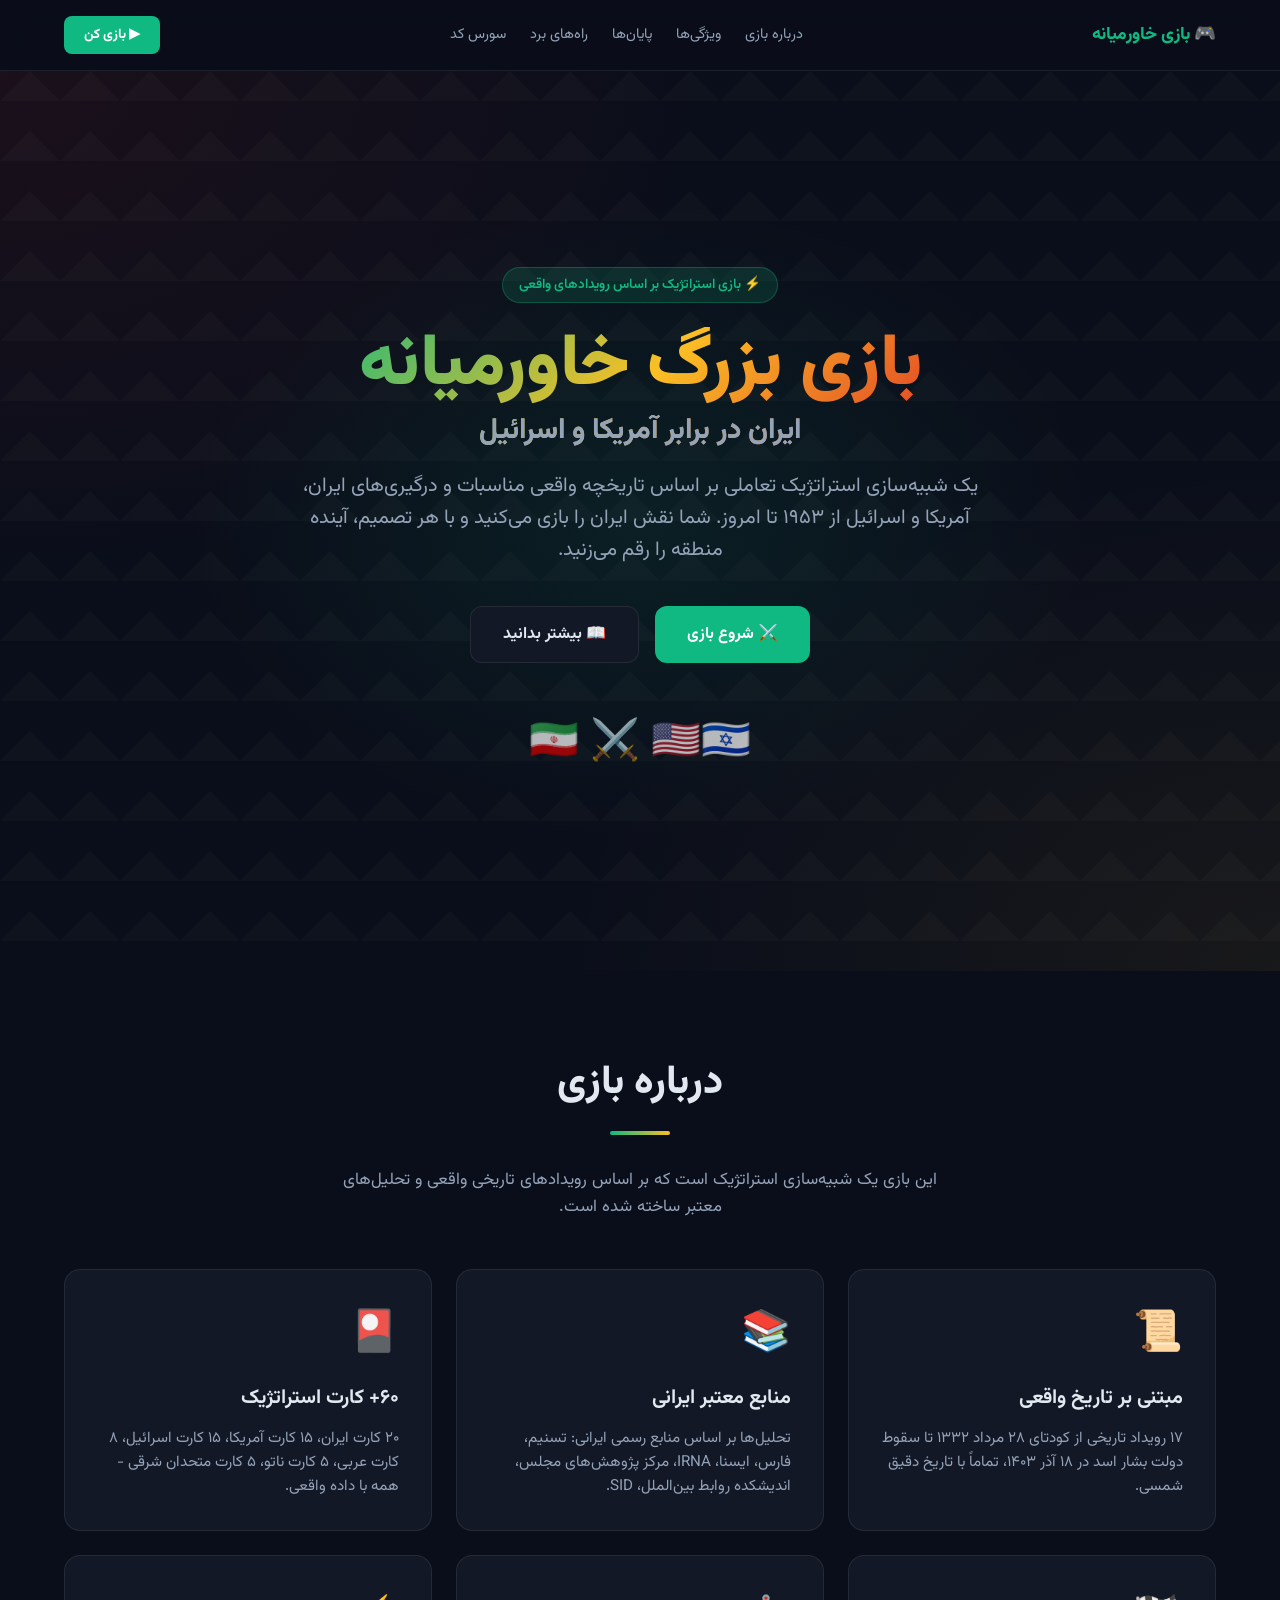
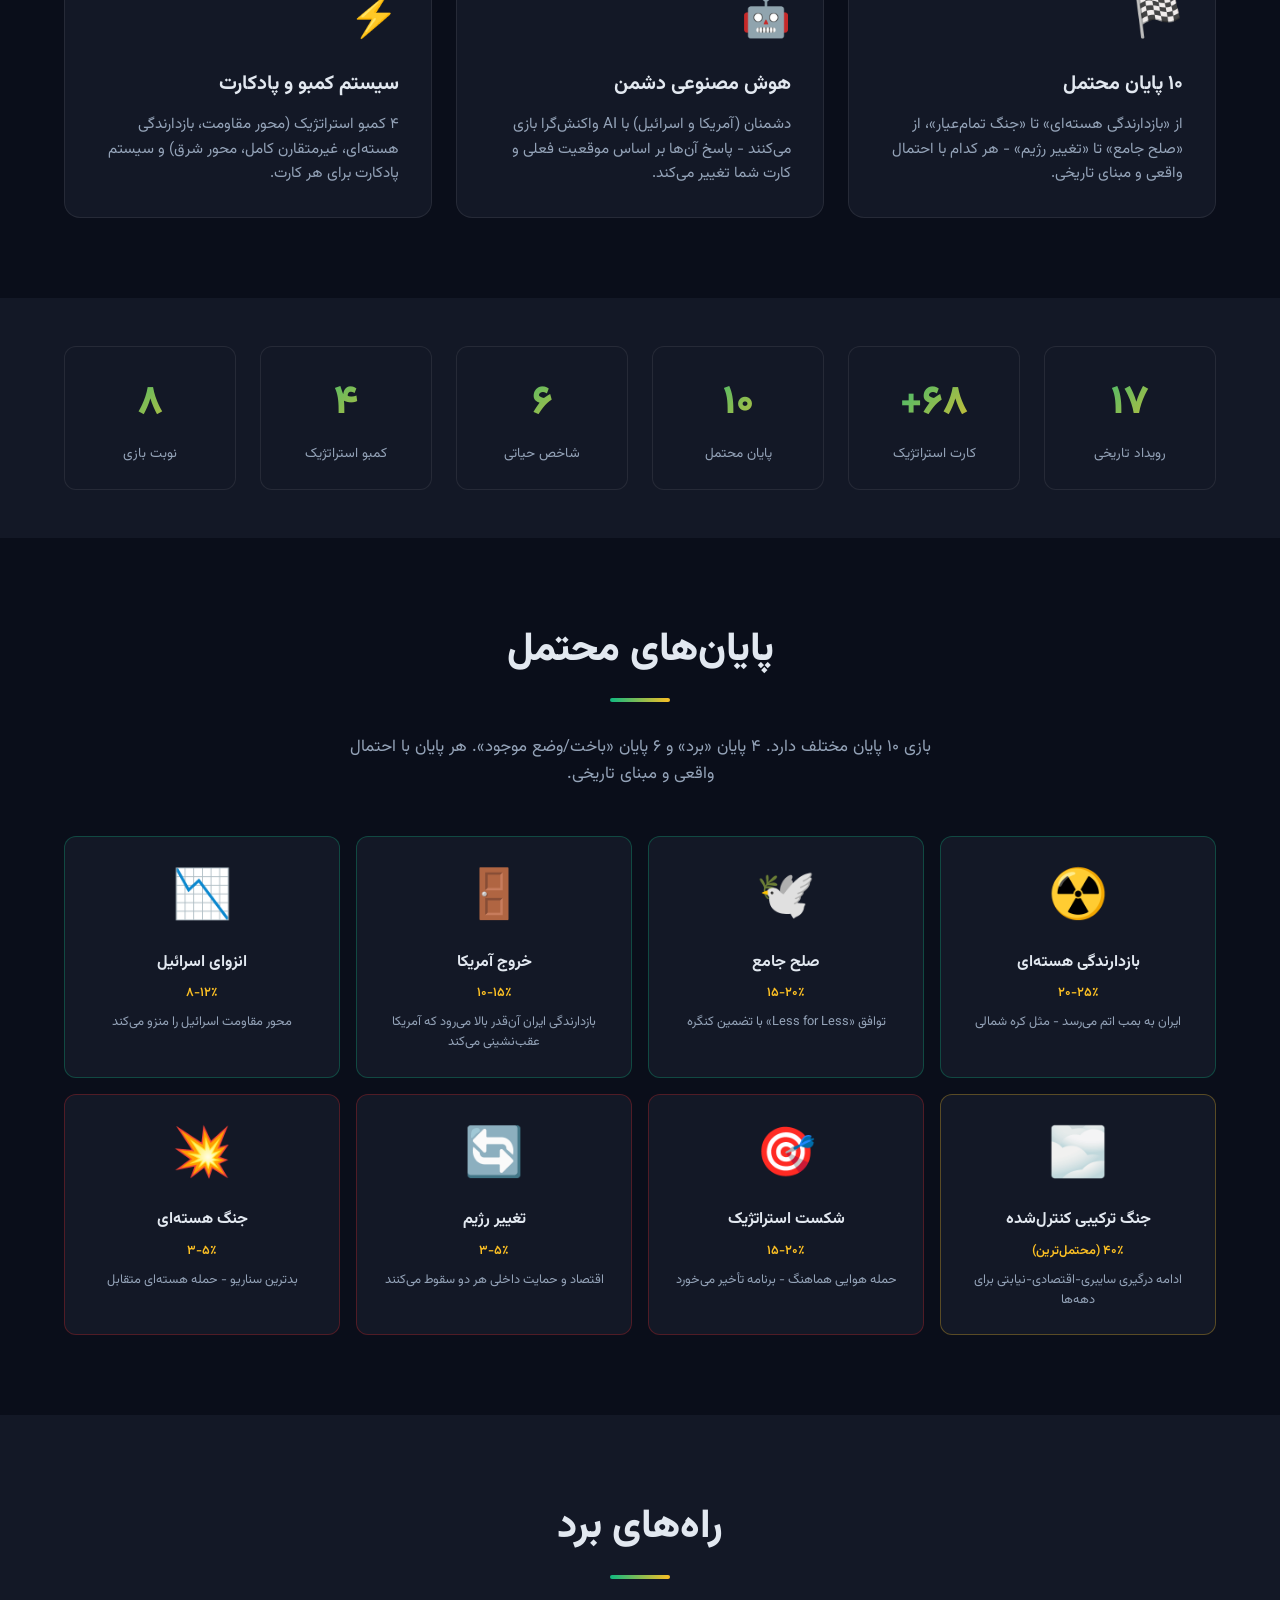
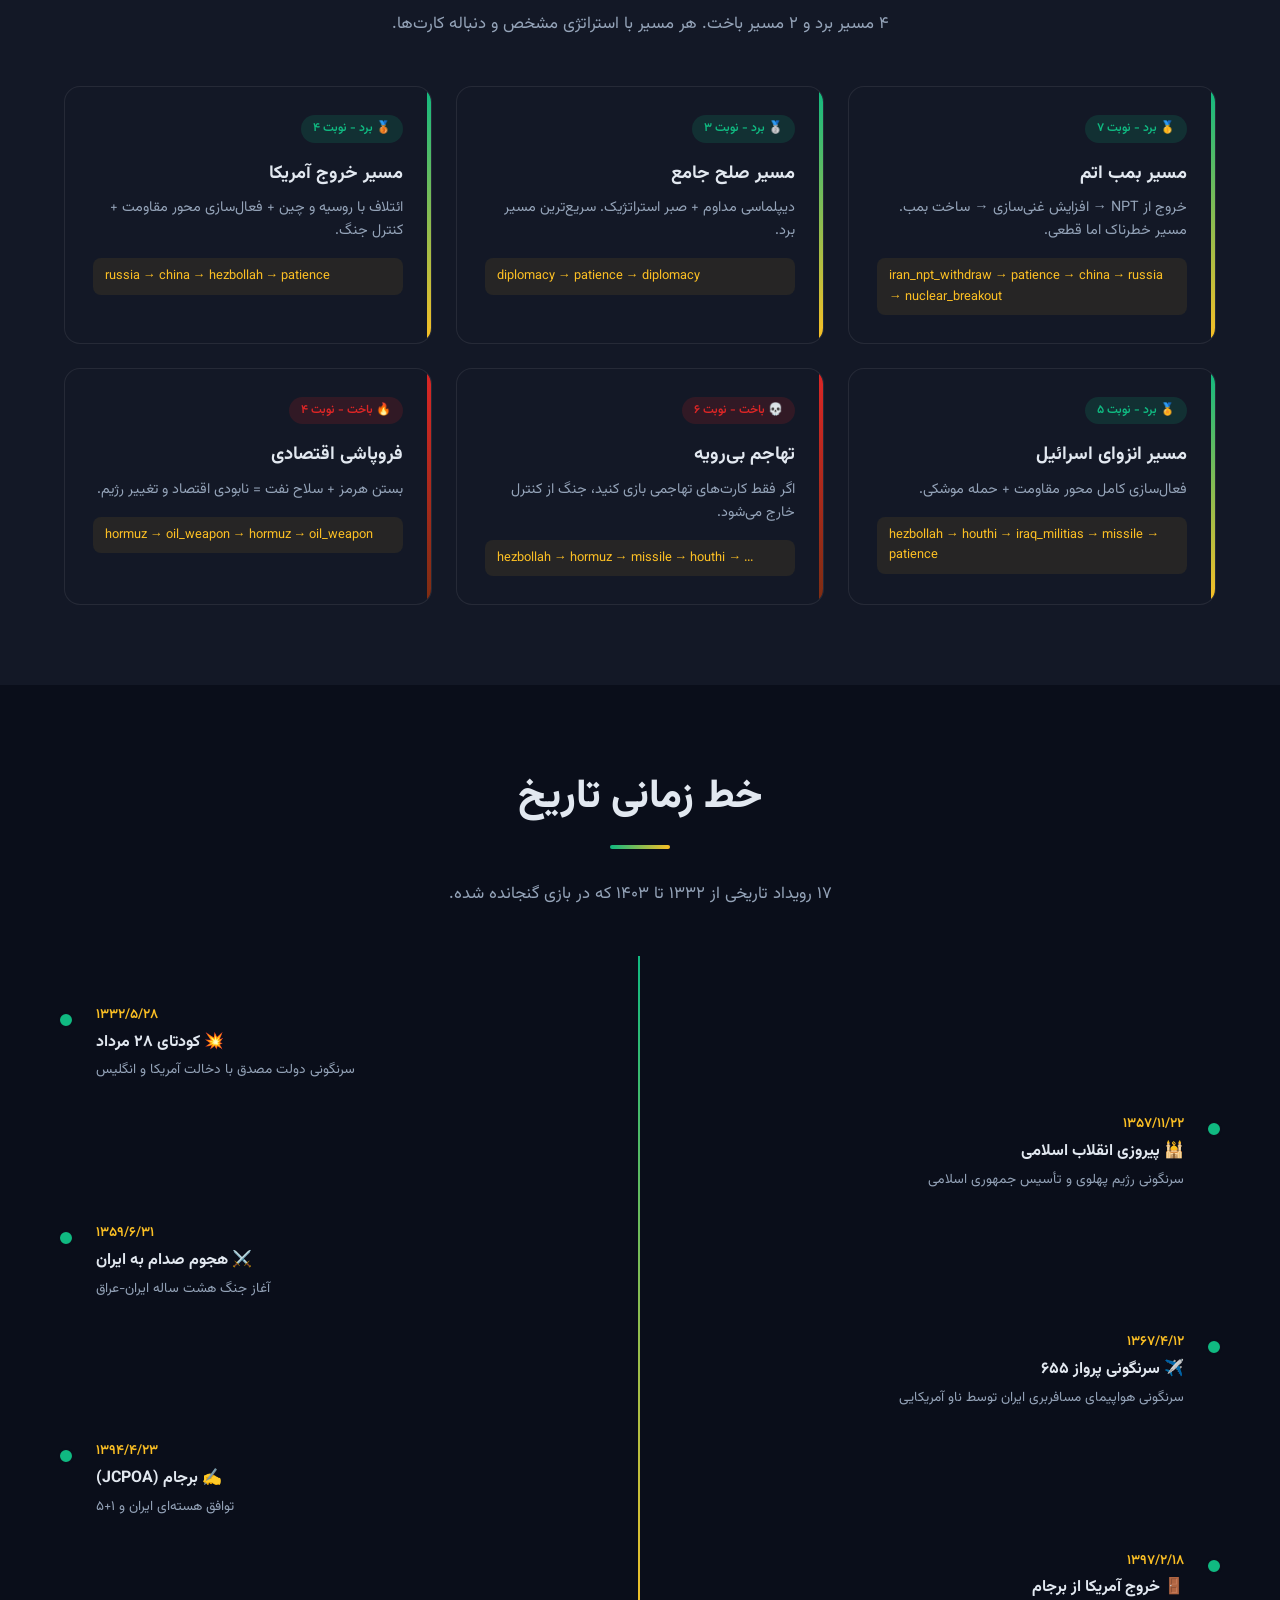
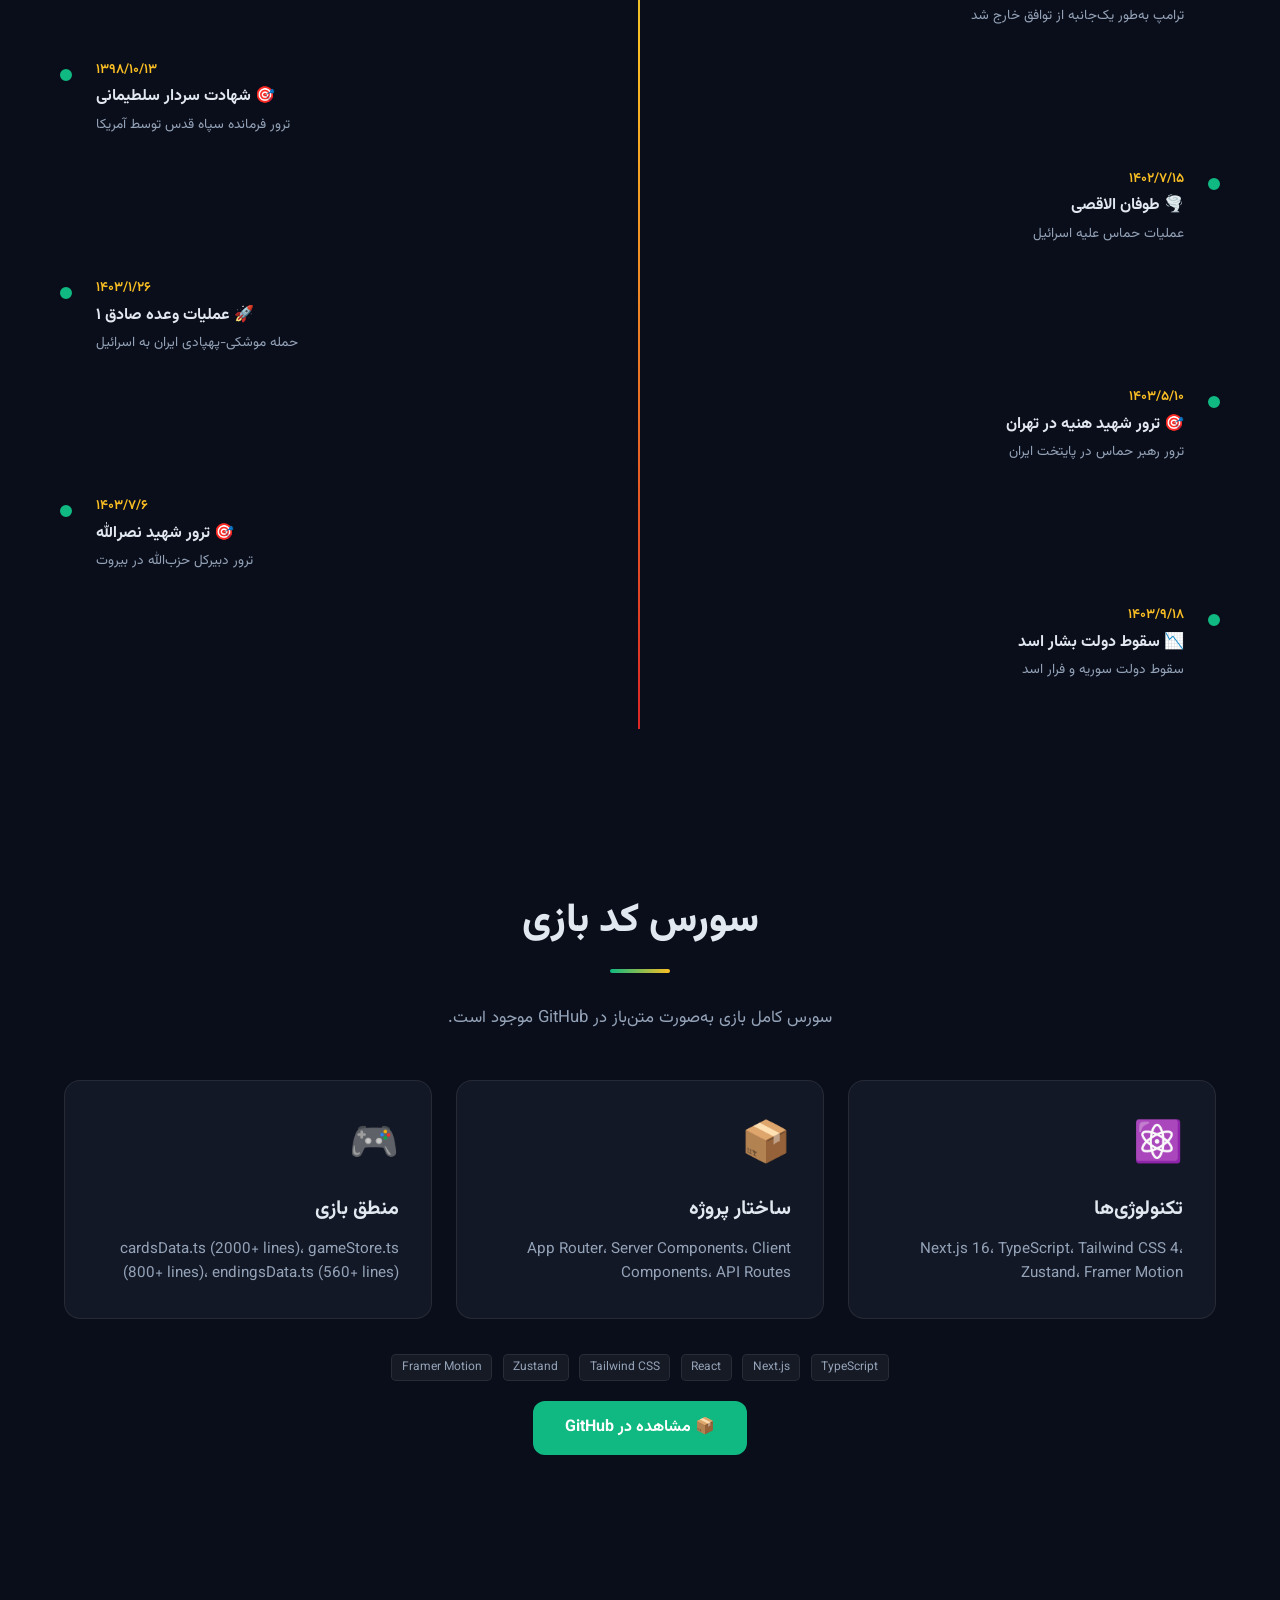
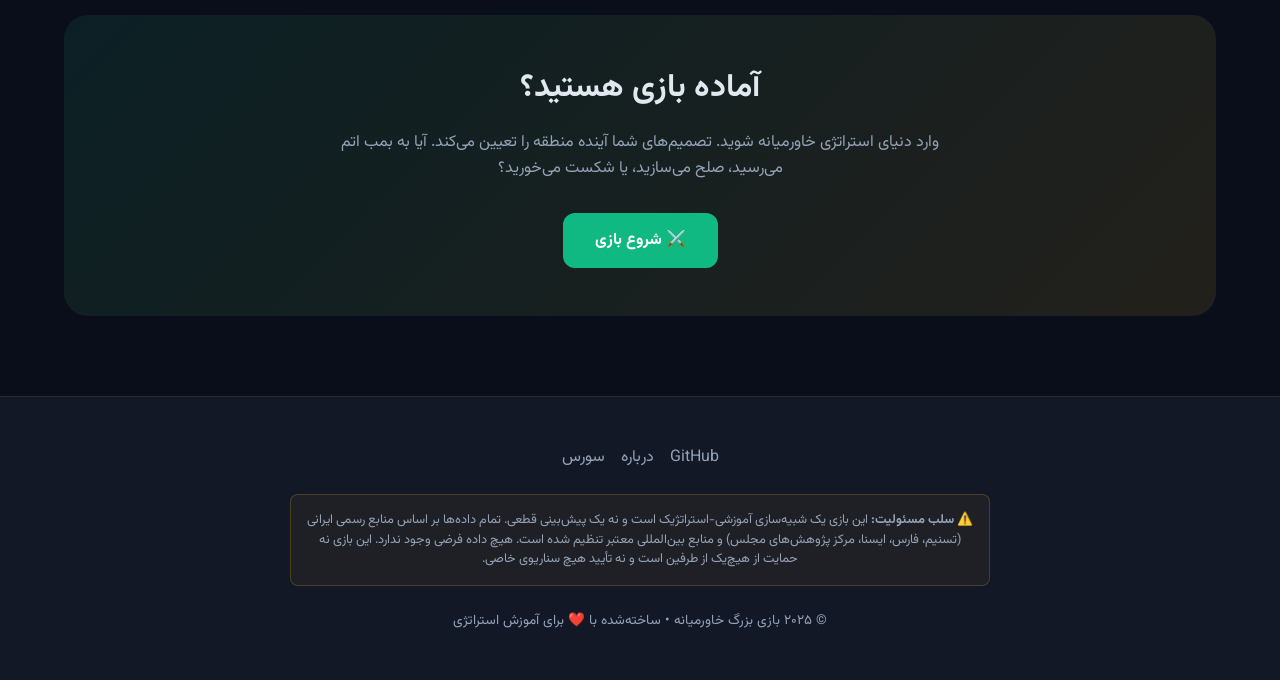
==== docs/index.html @ 2e777d67 "Add docs/ for GitHub Pages" ====
<!DOCTYPE html>
<html lang="fa" dir="rtl">
<head>
  <meta charset="UTF-8">
  <meta name="viewport" content="width=device-width, initial-scale=1.0">
  <title>بازی بزرگ خاورمیانه | ایران در برابر آمریکا و اسرائیل</title>
  <meta name="description" content="یک بازی استراتژیک تعاملی بر اساس تاریخچه مناسبات و درگیری‌های ایران، آمریکا و اسرائیل. شما نقش ایران را بازی می‌کنید و آینده منطقه را رقم می‌زنید.">
  <link rel="preconnect" href="https://fonts.googleapis.com">
  <link rel="preconnect" href="https://fonts.gstatic.com" crossorigin>
  <link href="https://fonts.googleapis.com/css2?family=Vazirmatn:wght@400;600;700;900&display=swap" rel="stylesheet">
  <style>
    * { margin: 0; padding: 0; box-sizing: border-box; }
    :root {
      --bg-dark: #0a0e1a;
      --bg-card: #131826;
      --bg-card-hover: #1a2138;
      --border: rgba(255,255,255,0.08);
      --text: #e2e8f0;
      --text-muted: #94a3b8;
      --primary: #10b981;
      --primary-dark: #059669;
      --accent: #fbbf24;
      --danger: #dc2626;
      --info: #3b82f6;
    }
    body {
      font-family: 'Vazirmatn', sans-serif;
      background: var(--bg-dark);
      color: var(--text);
      line-height: 1.6;
      overflow-x: hidden;
    }
    .container { max-width: 1200px; margin: 0 auto; padding: 0 1.5rem; }

    /* Hero */
    .hero {
      min-height: 100vh;
      display: flex;
      align-items: center;
      justify-content: center;
      position: relative;
      overflow: hidden;
      background: radial-gradient(ellipse at center, rgba(16,185,129,0.1) 0%, transparent 50%),
                  radial-gradient(ellipse at top left, rgba(220,38,38,0.08) 0%, transparent 40%),
                  radial-gradient(ellipse at bottom right, rgba(251,191,36,0.06) 0%, transparent 40%);
    }
    .hero::before {
      content: '';
      position: absolute;
      inset: 0;
      background-image: url("data:image/svg+xml,%3Csvg width='60' height='60' xmlns='http://www.w3.org/2000/svg'%3E%3Cpath d='M30 0L0 30h60L30 0z' fill='%23ffffff' fill-opacity='0.02'/%3E%3C/svg%3E");
      pointer-events: none;
    }
    .hero-content { text-align: center; z-index: 1; padding: 2rem; }
    .hero-badge {
      display: inline-block;
      padding: 0.4rem 1rem;
      background: rgba(16,185,129,0.15);
      border: 1px solid rgba(16,185,129,0.3);
      border-radius: 999px;
      color: var(--primary);
      font-size: 0.85rem;
      font-weight: 600;
      margin-bottom: 1.5rem;
    }
    .hero h1 {
      font-size: clamp(2rem, 6vw, 4.5rem);
      font-weight: 900;
      line-height: 1.1;
      margin-bottom: 1.5rem;
      background: linear-gradient(135deg, #10b981 0%, #fbbf24 50%, #dc2626 100%);
      -webkit-background-clip: text;
      -webkit-text-fill-color: transparent;
      background-clip: text;
    }
    .hero h1 .sub { display: block; font-size: 0.4em; font-weight: 700; color: var(--text-muted); -webkit-text-fill-color: var(--text-muted); margin-top: 0.5rem; }
    .hero p {
      font-size: clamp(1rem, 2vw, 1.25rem);
      color: var(--text-muted);
      max-width: 700px;
      margin: 0 auto 2.5rem;
    }
    .hero-buttons { display: flex; gap: 1rem; justify-content: center; flex-wrap: wrap; }
    .btn {
      display: inline-flex;
      align-items: center;
      gap: 0.5rem;
      padding: 0.9rem 2rem;
      border-radius: 0.75rem;
      font-family: inherit;
      font-size: 1rem;
      font-weight: 700;
      text-decoration: none;
      cursor: pointer;
      border: none;
      transition: all 0.2s;
    }
    .btn-primary { background: var(--primary); color: #fff; }
    .btn-primary:hover { background: var(--primary-dark); transform: translateY(-2px); box-shadow: 0 10px 30px rgba(16,185,129,0.3); }
    .btn-secondary { background: var(--bg-card); color: var(--text); border: 1px solid var(--border); }
    .btn-secondary:hover { background: var(--bg-card-hover); transform: translateY(-2px); }
    .flags { display: flex; justify-content: center; gap: 1rem; margin-top: 3rem; font-size: 2.5rem; opacity: 0.7; }

    /* Sections */
    section { padding: 5rem 0; }
    .section-header { text-align: center; margin-bottom: 3rem; }
    .section-header h2 { font-size: clamp(1.75rem, 4vw, 2.5rem); font-weight: 800; margin-bottom: 1rem; }
    .section-header p { color: var(--text-muted); max-width: 600px; margin: 0 auto; font-size: 1.05rem; }
    .section-divider { width: 60px; height: 4px; background: linear-gradient(90deg, var(--primary), var(--accent)); margin: 0 auto 2rem; border-radius: 2px; }

    /* Features */
    .features-grid { display: grid; grid-template-columns: repeat(auto-fit, minmax(280px, 1fr)); gap: 1.5rem; }
    .feature-card {
      background: var(--bg-card);
      border: 1px solid var(--border);
      border-radius: 1rem;
      padding: 2rem;
      transition: all 0.3s;
    }
    .feature-card:hover { background: var(--bg-card-hover); transform: translateY(-4px); border-color: rgba(16,185,129,0.3); }
    .feature-icon { font-size: 2.5rem; margin-bottom: 1rem; }
    .feature-card h3 { font-size: 1.25rem; font-weight: 700; margin-bottom: 0.75rem; }
    .feature-card p { color: var(--text-muted); font-size: 0.95rem; }

    /* Endings */
    .endings-grid { display: grid; grid-template-columns: repeat(auto-fill, minmax(220px, 1fr)); gap: 1rem; }
    .ending-card {
      background: var(--bg-card);
      border: 1px solid var(--border);
      border-radius: 0.75rem;
      padding: 1.5rem;
      text-align: center;
      transition: all 0.3s;
    }
    .ending-card:hover { transform: translateY(-2px); }
    .ending-card.win { border-color: rgba(16,185,129,0.3); }
    .ending-card.lose { border-color: rgba(220,38,38,0.3); }
    .ending-card.neutral { border-color: rgba(251,191,36,0.3); }
    .ending-icon { font-size: 3rem; margin-bottom: 0.75rem; }
    .ending-card h4 { font-size: 1rem; font-weight: 700; margin-bottom: 0.5rem; }
    .ending-prob { font-size: 0.8rem; color: var(--accent); font-weight: 600; margin-bottom: 0.5rem; }
    .ending-card p { font-size: 0.8rem; color: var(--text-muted); }

    /* How to win */
    .paths-grid { display: grid; grid-template-columns: repeat(auto-fit, minmax(280px, 1fr)); gap: 1.5rem; }
    .path-card {
      background: var(--bg-card);
      border: 1px solid var(--border);
      border-radius: 1rem;
      padding: 1.75rem;
      position: relative;
      overflow: hidden;
    }
    .path-card::before { content: ''; position: absolute; top: 0; right: 0; width: 4px; height: 100%; }
    .path-card.win::before { background: linear-gradient(180deg, #10b981, #fbbf24); }
    .path-card.lose::before { background: linear-gradient(180deg, #dc2626, #7c2d12); }
    .path-badge { display: inline-block; padding: 0.25rem 0.75rem; border-radius: 999px; font-size: 0.75rem; font-weight: 600; margin-bottom: 1rem; }
    .path-card.win .path-badge { background: rgba(16,185,129,0.15); color: var(--primary); }
    .path-card.lose .path-badge { background: rgba(220,38,38,0.15); color: var(--danger); }
    .path-card h3 { font-size: 1.15rem; font-weight: 700; margin-bottom: 0.5rem; }
    .path-card .strategy { color: var(--text-muted); font-size: 0.9rem; margin-bottom: 1rem; }
    .path-card .sequence { font-size: 0.8rem; color: var(--accent); background: rgba(251,191,36,0.08); padding: 0.5rem 0.75rem; border-radius: 0.5rem; direction: ltr; text-align: left; }

    /* Stats */
    .stats-grid { display: grid; grid-template-columns: repeat(auto-fit, minmax(140px, 1fr)); gap: 1.5rem; text-align: center; }
    .stat-item { padding: 1.5rem; background: var(--bg-card); border: 1px solid var(--border); border-radius: 0.75rem; }
    .stat-num { font-size: 2.5rem; font-weight: 900; background: linear-gradient(135deg, var(--primary), var(--accent)); -webkit-background-clip: text; -webkit-text-fill-color: transparent; }
    .stat-label { color: var(--text-muted); font-size: 0.85rem; margin-top: 0.5rem; }

    /* Timeline */
    .timeline { position: relative; padding: 2rem 0; }
    .timeline::before { content: ''; position: absolute; top: 0; bottom: 0; right: 50%; width: 2px; background: linear-gradient(180deg, var(--primary), var(--accent), var(--danger)); }
    .timeline-item { padding: 1rem 0; position: relative; width: 50%; }
    .timeline-item:nth-child(odd) { margin-right: 50%; padding-left: 2rem; text-align: left; }
    .timeline-item:nth-child(even) { margin-left: 50%; padding-right: 2rem; text-align: right; }
    .timeline-item::after { content: ''; position: absolute; top: 1.5rem; width: 12px; height: 12px; border-radius: 50%; background: var(--primary); border: 2px solid var(--bg-dark); }
    .timeline-item:nth-child(odd)::after { left: -6px; }
    .timeline-item:nth-child(even)::after { right: -6px; }
    .timeline-date { color: var(--accent); font-size: 0.85rem; font-weight: 600; }
    .timeline-title { font-weight: 700; margin: 0.25rem 0; }
    .timeline-desc { color: var(--text-muted); font-size: 0.85rem; }

    /* Footer */
    footer { background: var(--bg-card); border-top: 1px solid var(--border); padding: 3rem 0; text-align: center; }
    footer .container { display: flex; flex-direction: column; align-items: center; gap: 1.5rem; }
    footer .social { display: flex; gap: 1rem; }
    footer a { color: var(--text-muted); text-decoration: none; transition: color 0.2s; }
    footer a:hover { color: var(--primary); }
    footer .copyright { color: var(--text-muted); font-size: 0.85rem; }
    footer .disclaimer { color: var(--text-muted); font-size: 0.8rem; max-width: 700px; line-height: 1.5; padding: 1rem; background: rgba(251,191,36,0.05); border: 1px solid rgba(251,191,36,0.2); border-radius: 0.5rem; }

    /* Navbar */
    nav { position: sticky; top: 0; z-index: 100; background: rgba(10,14,26,0.8); backdrop-filter: blur(12px); border-bottom: 1px solid var(--border); }
    nav .container { display: flex; align-items: center; justify-content: space-between; padding: 1rem 1.5rem; }
    .nav-logo { font-weight: 800; font-size: 1.1rem; color: var(--primary); text-decoration: none; }
    .nav-links { display: flex; gap: 1.5rem; list-style: none; }
    .nav-links a { color: var(--text-muted); text-decoration: none; font-size: 0.9rem; transition: color 0.2s; }
    .nav-links a:hover { color: var(--text); }
    .nav-cta { background: var(--primary); color: #fff; padding: 0.5rem 1.25rem; border-radius: 0.5rem; text-decoration: none; font-size: 0.85rem; font-weight: 700; }
    @media (max-width: 640px) { .nav-links { display: none; } }

    /* CTA section */
    .cta { background: linear-gradient(135deg, rgba(16,185,129,0.1), rgba(251,191,36,0.1)); border-radius: 1.5rem; padding: 3rem 2rem; text-align: center; }
    .cta h2 { font-size: 2rem; margin-bottom: 1rem; }
    .cta p { color: var(--text-muted); margin-bottom: 2rem; max-width: 600px; margin-left: auto; margin-right: auto; }

    .tag { display: inline-block; padding: 0.2rem 0.6rem; background: rgba(255,255,255,0.05); border: 1px solid var(--border); border-radius: 0.3rem; font-size: 0.75rem; color: var(--text-muted); margin: 0.2rem; }
  </style>
</head>
<body>
  <!-- Navbar -->
  <nav>
    <div class="container">
      <a href="#top" class="nav-logo">🎮 بازی خاورمیانه</a>
      <ul class="nav-links">
        <li><a href="#about">درباره بازی</a></li>
        <li><a href="#features">ویژگی‌ها</a></li>
        <li><a href="#endings">پایان‌ها</a></li>
        <li><a href="#paths">راه‌های برد</a></li>
        <li><a href="#source">سورس کد</a></li>
      </ul>
      <a href="https://preview-z.ai/" class="nav-cta" target="_blank" rel="noopener">▶ بازی کن</a>
    </div>
  </nav>

  <!-- Hero -->
  <header class="hero" id="top">
    <div class="hero-content">
      <span class="hero-badge">⚡ بازی استراتژیک بر اساس رویدادهای واقعی</span>
      <h1>
        بازی بزرگ خاورمیانه
        <span class="sub">ایران در برابر آمریکا و اسرائیل</span>
      </h1>
      <p>
        یک شبیه‌سازی استراتژیک تعاملی بر اساس تاریخچه واقعی مناسبات و درگیری‌های ایران، آمریکا و اسرائیل از ۱۹۵۳ تا امروز. شما نقش ایران را بازی می‌کنید و با هر تصمیم، آینده منطقه را رقم می‌زنید.
      </p>
      <div class="hero-buttons">
        <a href="https://preview-z.ai/" class="btn btn-primary" target="_blank" rel="noopener">
          ⚔️ شروع بازی
        </a>
        <a href="#about" class="btn btn-secondary">📖 بیشتر بدانید</a>
      </div>
      <div class="flags">
        🇮🇷 ⚔️ 🇺🇸🇮🇱
      </div>
    </div>
  </header>

  <!-- About -->
  <section id="about">
    <div class="container">
      <div class="section-header">
        <h2>درباره بازی</h2>
        <div class="section-divider"></div>
        <p>این بازی یک شبیه‌سازی استراتژیک است که بر اساس رویدادهای تاریخی واقعی و تحلیل‌های معتبر ساخته شده است.</p>
      </div>
      <div class="features-grid">
        <div class="feature-card">
          <div class="feature-icon">📜</div>
          <h3>مبتنی بر تاریخ واقعی</h3>
          <p>۱۷ رویداد تاریخی از کودتای ۲۸ مرداد ۱۳۳۲ تا سقوط دولت بشار اسد در ۱۸ آذر ۱۴۰۳، تماماً با تاریخ دقیق شمسی.</p>
        </div>
        <div class="feature-card">
          <div class="feature-icon">📚</div>
          <h3>منابع معتبر ایرانی</h3>
          <p>تحلیل‌ها بر اساس منابع رسمی ایرانی: تسنیم، فارس، ایسنا، IRNA، مرکز پژوهش‌های مجلس، اندیشکده روابط بین‌الملل، SID.</p>
        </div>
        <div class="feature-card">
          <div class="feature-icon">🎴</div>
          <h3>۶۰+ کارت استراتژیک</h3>
          <p>۲۰ کارت ایران، ۱۵ کارت آمریکا، ۱۵ کارت اسرائیل، ۸ کارت عربی، ۵ کارت ناتو، ۵ کارت متحدان شرقی - همه با داده واقعی.</p>
        </div>
        <div class="feature-card">
          <div class="feature-icon">🏁</div>
          <h3>۱۰ پایان محتمل</h3>
          <p>از «بازدارندگی هسته‌ای» تا «جنگ تمام‌عیار»، از «صلح جامع» تا «تغییر رژیم» - هر کدام با احتمال واقعی و مبنای تاریخی.</p>
        </div>
        <div class="feature-card">
          <div class="feature-icon">🤖</div>
          <h3>هوش مصنوعی دشمن</h3>
          <p>دشمنان (آمریکا و اسرائیل) با AI واکنش‌گرا بازی می‌کنند - پاسخ آن‌ها بر اساس موقعیت فعلی و کارت شما تغییر می‌کند.</p>
        </div>
        <div class="feature-card">
          <div class="feature-icon">⚡</div>
          <h3>سیستم کمبو و پادکارت</h3>
          <p>۴ کمبو استراتژیک (محور مقاومت، بازدارندگی هسته‌ای، غیرمتقارن کامل، محور شرق) و سیستم پادکارت برای هر کارت.</p>
        </div>
      </div>
    </div>
  </section>

  <!-- Stats -->
  <section style="padding: 3rem 0; background: var(--bg-card);">
    <div class="container">
      <div class="stats-grid">
        <div class="stat-item">
          <div class="stat-num">۱۷</div>
          <div class="stat-label">رویداد تاریخی</div>
        </div>
        <div class="stat-item">
          <div class="stat-num">۶۸+</div>
          <div class="stat-label">کارت استراتژیک</div>
        </div>
        <div class="stat-item">
          <div class="stat-num">۱۰</div>
          <div class="stat-label">پایان محتمل</div>
        </div>
        <div class="stat-item">
          <div class="stat-num">۶</div>
          <div class="stat-label">شاخص حیاتی</div>
        </div>
        <div class="stat-item">
          <div class="stat-num">۴</div>
          <div class="stat-label">کمبو استراتژیک</div>
        </div>
        <div class="stat-item">
          <div class="stat-num">۸</div>
          <div class="stat-label">نوبت بازی</div>
        </div>
      </div>
    </div>
  </section>

  <!-- Endings -->
  <section id="endings">
    <div class="container">
      <div class="section-header">
        <h2>پایان‌های محتمل</h2>
        <div class="section-divider"></div>
        <p>بازی ۱۰ پایان مختلف دارد. ۴ پایان «برد» و ۶ پایان «باخت/وضع موجود». هر پایان با احتمال واقعی و مبنای تاریخی.</p>
      </div>
      <div class="endings-grid">
        <div class="ending-card win">
          <div class="ending-icon">☢️</div>
          <h4>بازدارندگی هسته‌ای</h4>
          <div class="ending-prob">۲۰-۲۵٪</div>
          <p>ایران به بمب اتم می‌رسد - مثل کره شمالی</p>
        </div>
        <div class="ending-card win">
          <div class="ending-icon">🕊️</div>
          <h4>صلح جامع</h4>
          <div class="ending-prob">۱۵-۲۰٪</div>
          <p>توافق «Less for Less» با تضمین کنگره</p>
        </div>
        <div class="ending-card win">
          <div class="ending-icon">🚪</div>
          <h4>خروج آمریکا</h4>
          <div class="ending-prob">۱۰-۱۵٪</div>
          <p>بازدارندگی ایران آن‌قدر بالا می‌رود که آمریکا عقب‌نشینی می‌کند</p>
        </div>
        <div class="ending-card win">
          <div class="ending-icon">📉</div>
          <h4>انزوای اسرائیل</h4>
          <div class="ending-prob">۸-۱۲٪</div>
          <p>محور مقاومت اسرائیل را منزو می‌کند</p>
        </div>
        <div class="ending-card neutral">
          <div class="ending-icon">🌫️</div>
          <h4>جنگ ترکیبی کنترل‌شده</h4>
          <div class="ending-prob">۴۰٪ (محتمل‌ترین)</div>
          <p>ادامه درگیری سایبری-اقتصادی-نیابتی برای دهه‌ها</p>
        </div>
        <div class="ending-card lose">
          <div class="ending-icon">🎯</div>
          <h4>شکست استراتژیک</h4>
          <div class="ending-prob">۱۵-۲۰٪</div>
          <p>حمله هوایی هماهنگ - برنامه تأخیر می‌خورد</p>
        </div>
        <div class="ending-card lose">
          <div class="ending-icon">🔄</div>
          <h4>تغییر رژیم</h4>
          <div class="ending-prob">۳-۵٪</div>
          <p>اقتصاد و حمایت داخلی هر دو سقوط می‌کنند</p>
        </div>
        <div class="ending-card lose">
          <div class="ending-icon">💥</div>
          <h4>جنگ هسته‌ای</h4>
          <div class="ending-prob">۳-۵٪</div>
          <p>بدترین سناریو - حمله هسته‌ای متقابل</p>
        </div>
      </div>
    </div>
  </section>

  <!-- Paths to win -->
  <section id="paths" style="background: var(--bg-card);">
    <div class="container">
      <div class="section-header">
        <h2>راه‌های برد</h2>
        <div class="section-divider"></div>
        <p>۴ مسیر برد و ۲ مسیر باخت. هر مسیر با استراتژی مشخص و دنباله کارت‌ها.</p>
      </div>
      <div class="paths-grid">
        <div class="path-card win">
          <span class="path-badge">🥇 برد - نوبت ۷</span>
          <h3>مسیر بمب اتم</h3>
          <p class="strategy">خروج از NPT → افزایش غنی‌سازی → ساخت بمب. مسیر خطرناک اما قطعی.</p>
          <div class="sequence">iran_npt_withdraw → patience → china → russia → nuclear_breakout</div>
        </div>
        <div class="path-card win">
          <span class="path-badge">🥈 برد - نوبت ۳</span>
          <h3>مسیر صلح جامع</h3>
          <p class="strategy">دیپلماسی مداوم + صبر استراتژیک. سریع‌ترین مسیر برد.</p>
          <div class="sequence">diplomacy → patience → diplomacy</div>
        </div>
        <div class="path-card win">
          <span class="path-badge">🥉 برد - نوبت ۴</span>
          <h3>مسیر خروج آمریکا</h3>
          <p class="strategy">ائتلاف با روسیه و چین + فعال‌سازی محور مقاومت + کنترل جنگ.</p>
          <div class="sequence">russia → china → hezbollah → patience</div>
        </div>
        <div class="path-card win">
          <span class="path-badge">🏅 برد - نوبت ۵</span>
          <h3>مسیر انزوای اسرائیل</h3>
          <p class="strategy">فعال‌سازی کامل محور مقاومت + حمله موشکی.</p>
          <div class="sequence">hezbollah → houthi → iraq_militias → missile → patience</div>
        </div>
        <div class="path-card lose">
          <span class="path-badge">💀 باخت - نوبت ۶</span>
          <h3>تهاجم بی‌رویه</h3>
          <p class="strategy">اگر فقط کارت‌های تهاجمی بازی کنید، جنگ از کنترل خارج می‌شود.</p>
          <div class="sequence">hezbollah → hormuz → missile → houthi → ...</div>
        </div>
        <div class="path-card lose">
          <span class="path-badge">🔥 باخت - نوبت ۴</span>
          <h3>فروپاشی اقتصادی</h3>
          <p class="strategy">بستن هرمز + سلاح نفت = نابودی اقتصاد و تغییر رژیم.</p>
          <div class="sequence">hormuz → oil_weapon → hormuz → oil_weapon</div>
        </div>
      </div>
    </div>
  </section>

  <!-- Timeline -->
  <section id="timeline">
    <div class="container">
      <div class="section-header">
        <h2>خط زمانی تاریخ</h2>
        <div class="section-divider"></div>
        <p>۱۷ رویداد تاریخی از ۱۳۳۲ تا ۱۴۰۳ که در بازی گنجانده شده.</p>
      </div>
      <div class="timeline">
        <div class="timeline-item">
          <div class="timeline-date">۱۳۳۲/۵/۲۸</div>
          <div class="timeline-title">💥 کودتای ۲۸ مرداد</div>
          <div class="timeline-desc">سرنگونی دولت مصدق با دخالت آمریکا و انگلیس</div>
        </div>
        <div class="timeline-item">
          <div class="timeline-date">۱۳۵۷/۱۱/۲۲</div>
          <div class="timeline-title">🕌 پیروزی انقلاب اسلامی</div>
          <div class="timeline-desc">سرنگونی رژیم پهلوی و تأسیس جمهوری اسلامی</div>
        </div>
        <div class="timeline-item">
          <div class="timeline-date">۱۳۵۹/۶/۳۱</div>
          <div class="timeline-title">⚔️ هجوم صدام به ایران</div>
          <div class="timeline-desc">آغاز جنگ هشت ساله ایران-عراق</div>
        </div>
        <div class="timeline-item">
          <div class="timeline-date">۱۳۶۷/۴/۱۲</div>
          <div class="timeline-title">✈️ سرنگونی پرواز ۶۵۵</div>
          <div class="timeline-desc">سرنگونی هواپیمای مسافربری ایران توسط ناو آمریکایی</div>
        </div>
        <div class="timeline-item">
          <div class="timeline-date">۱۳۹۴/۴/۲۳</div>
          <div class="timeline-title">✍️ برجام (JCPOA)</div>
          <div class="timeline-desc">توافق هسته‌ای ایران و ۱+۵</div>
        </div>
        <div class="timeline-item">
          <div class="timeline-date">۱۳۹۷/۲/۱۸</div>
          <div class="timeline-title">🚪 خروج آمریکا از برجام</div>
          <div class="timeline-desc">ترامپ به‌طور یک‌جانبه از توافق خارج شد</div>
        </div>
        <div class="timeline-item">
          <div class="timeline-date">۱۳۹۸/۱۰/۱۳</div>
          <div class="timeline-title">🎯 شهادت سردار سلطیمانی</div>
          <div class="timeline-desc">ترور فرمانده سپاه قدس توسط آمریکا</div>
        </div>
        <div class="timeline-item">
          <div class="timeline-date">۱۴۰۲/۷/۱۵</div>
          <div class="timeline-title">🌪️ طوفان الاقصی</div>
          <div class="timeline-desc">عملیات حماس علیه اسرائیل</div>
        </div>
        <div class="timeline-item">
          <div class="timeline-date">۱۴۰۳/۱/۲۶</div>
          <div class="timeline-title">🚀 عملیات وعده صادق ۱</div>
          <div class="timeline-desc">حمله موشکی-پهپادی ایران به اسرائیل</div>
        </div>
        <div class="timeline-item">
          <div class="timeline-date">۱۴۰۳/۵/۱۰</div>
          <div class="timeline-title">🎯 ترور شهید هنیه در تهران</div>
          <div class="timeline-desc">ترور رهبر حماس در پایتخت ایران</div>
        </div>
        <div class="timeline-item">
          <div class="timeline-date">۱۴۰۳/۷/۶</div>
          <div class="timeline-title">🎯 ترور شهید نصرالله</div>
          <div class="timeline-desc">ترور دبیرکل حزب‌الله در بیروت</div>
        </div>
        <div class="timeline-item">
          <div class="timeline-date">۱۴۰۳/۹/۱۸</div>
          <div class="timeline-title">📉 سقوط دولت بشار اسد</div>
          <div class="timeline-desc">سقوط دولت سوریه و فرار اسد</div>
        </div>
      </div>
    </div>
  </section>

  <!-- Source code -->
  <section id="source">
    <div class="container">
      <div class="section-header">
        <h2>سورس کد بازی</h2>
        <div class="section-divider"></div>
        <p>سورس کامل بازی به‌صورت متن‌باز در GitHub موجود است.</p>
      </div>
      <div class="features-grid">
        <div class="feature-card">
          <div class="feature-icon">⚛️</div>
          <h3>تکنولوژی‌ها</h3>
          <p>Next.js 16، TypeScript، Tailwind CSS 4، Zustand، Framer Motion</p>
        </div>
        <div class="feature-card">
          <div class="feature-icon">📦</div>
          <h3>ساختار پروژه</h3>
          <p>App Router، Server Components، Client Components، API Routes</p>
        </div>
        <div class="feature-card">
          <div class="feature-icon">🎮</div>
          <h3>منطق بازی</h3>
          <p>cardsData.ts (2000+ lines)، gameStore.ts (800+ lines)، endingsData.ts (560+ lines)</p>
        </div>
      </div>
      <div style="text-align: center; margin-top: 2rem;">
        <div style="margin-bottom: 1rem;">
          <span class="tag">TypeScript</span>
          <span class="tag">Next.js</span>
          <span class="tag">React</span>
          <span class="tag">Tailwind CSS</span>
          <span class="tag">Zustand</span>
          <span class="tag">Framer Motion</span>
        </div>
        <a href="https://github.com/betaversion490-del/IranWar" class="btn btn-primary" target="_blank" rel="noopener">
          📦 مشاهده در GitHub
        </a>
      </div>
    </div>
  </section>

  <!-- CTA -->
  <section>
    <div class="container">
      <div class="cta">
        <h2>آماده بازی هستید؟</h2>
        <p>وارد دنیای استراتژی خاورمیانه شوید. تصمیم‌های شما آینده منطقه را تعیین می‌کند. آیا به بمب اتم می‌رسید، صلح می‌سازید، یا شکست می‌خورید؟</p>
        <a href="https://preview-z.ai/" class="btn btn-primary" target="_blank" rel="noopener">
          ⚔️ شروع بازی
        </a>
      </div>
    </div>
  </section>

  <!-- Footer -->
  <footer>
    <div class="container">
      <div class="social">
        <a href="https://github.com/betaversion490-del/IranWar" target="_blank" rel="noopener">GitHub</a>
        <a href="#about">درباره</a>
        <a href="#source">سورس</a>
      </div>
      <div class="disclaimer">
        ⚠️ <strong>سلب مسئولیت:</strong> این بازی یک شبیه‌سازی آموزشی-استراتژیک است و نه یک پیش‌بینی قطعی. تمام داده‌ها بر اساس منابع رسمی ایرانی (تسنیم، فارس، ایسنا، مرکز پژوهش‌های مجلس) و منابع بین‌المللی معتبر تنظیم شده است. هیچ داده فرضی وجود ندارد. این بازی نه حمایت از هیچ‌یک از طرفین است و نه تأیید هیچ سناریوی خاصی.
      </div>
      <div class="copyright">
        © ۲۰۲۵ بازی بزرگ خاورمیانه • ساخته‌شده با ❤️ برای آموزش استراتژی
      </div>
    </div>
  </footer>

  <script>
    // Smooth scroll
    document.querySelectorAll('a[href^="#"]').forEach(anchor => {
      anchor.addEventListener('click', function (e) {
        e.preventDefault();
        const target = document.querySelector(this.getAttribute('href'));
        if (target) target.scrollIntoView({ behavior: 'smooth' });
      });
    });
  </script>
</body>
</html>
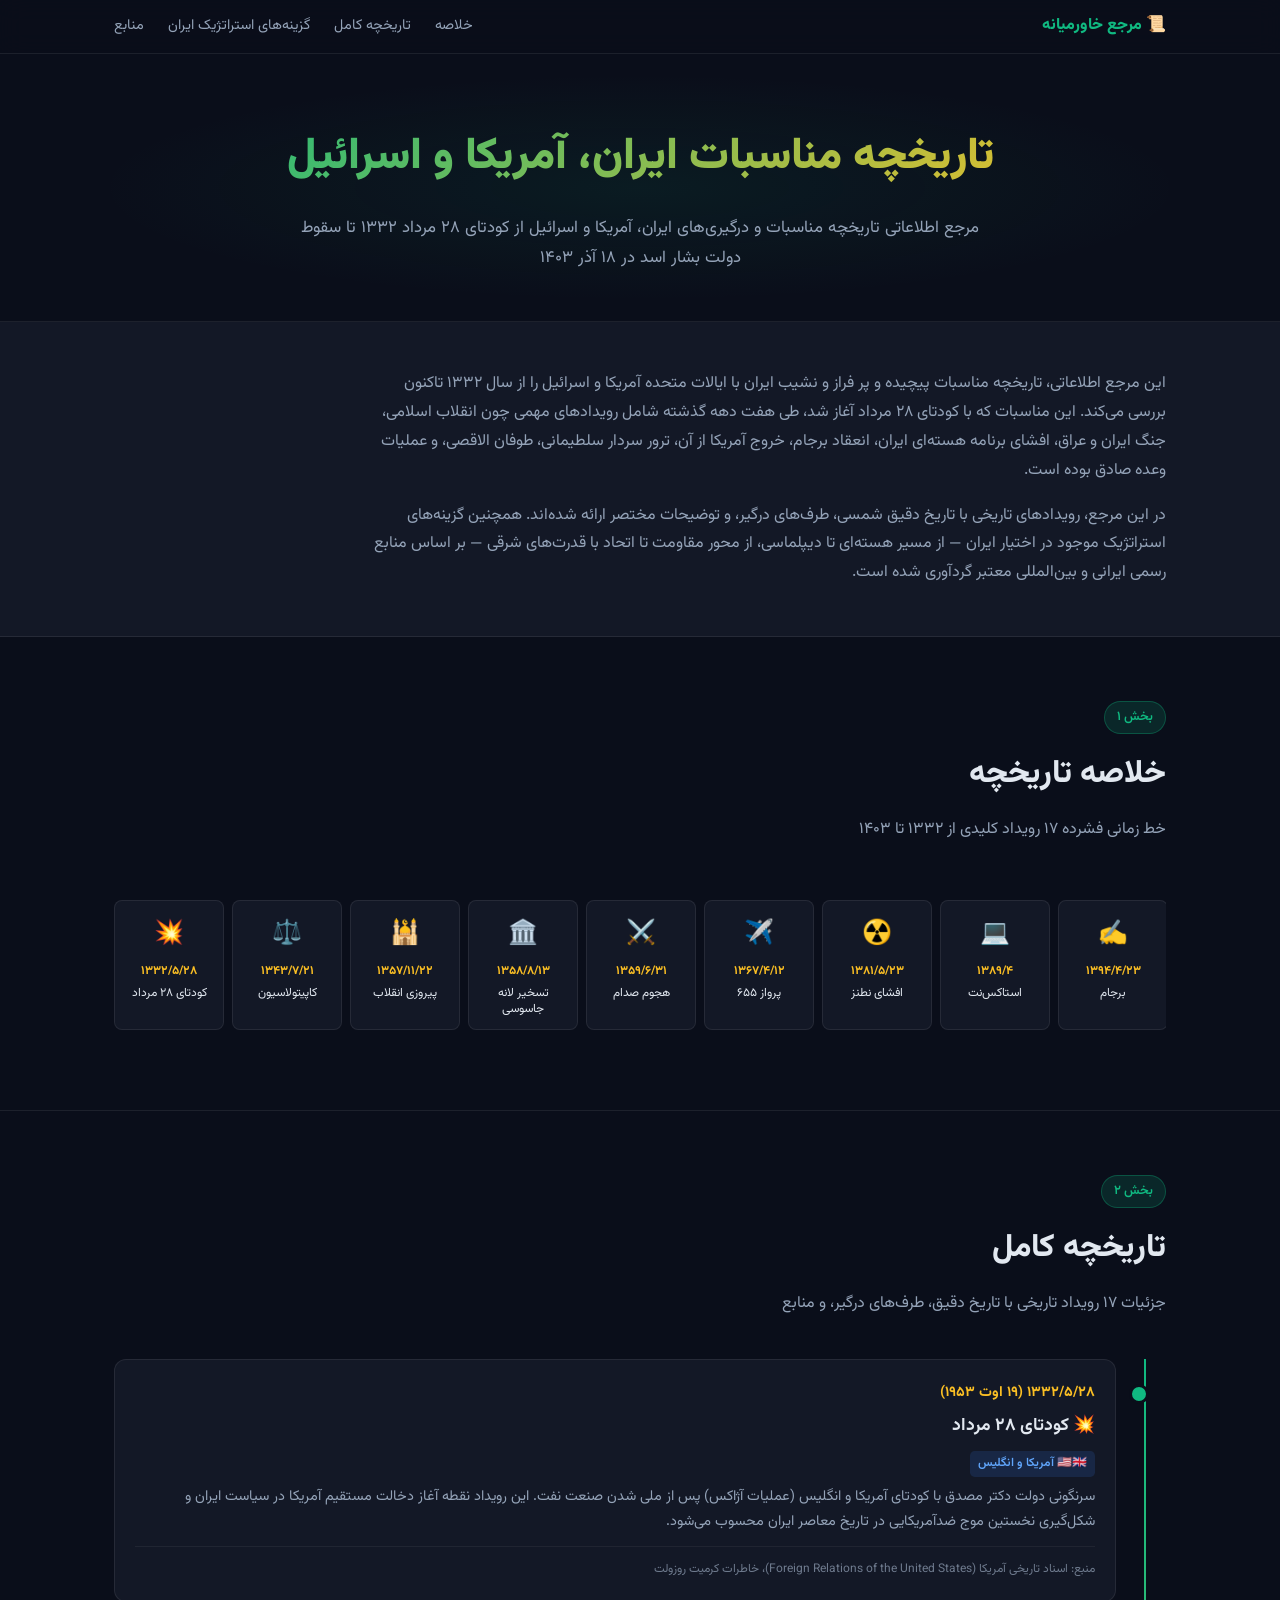
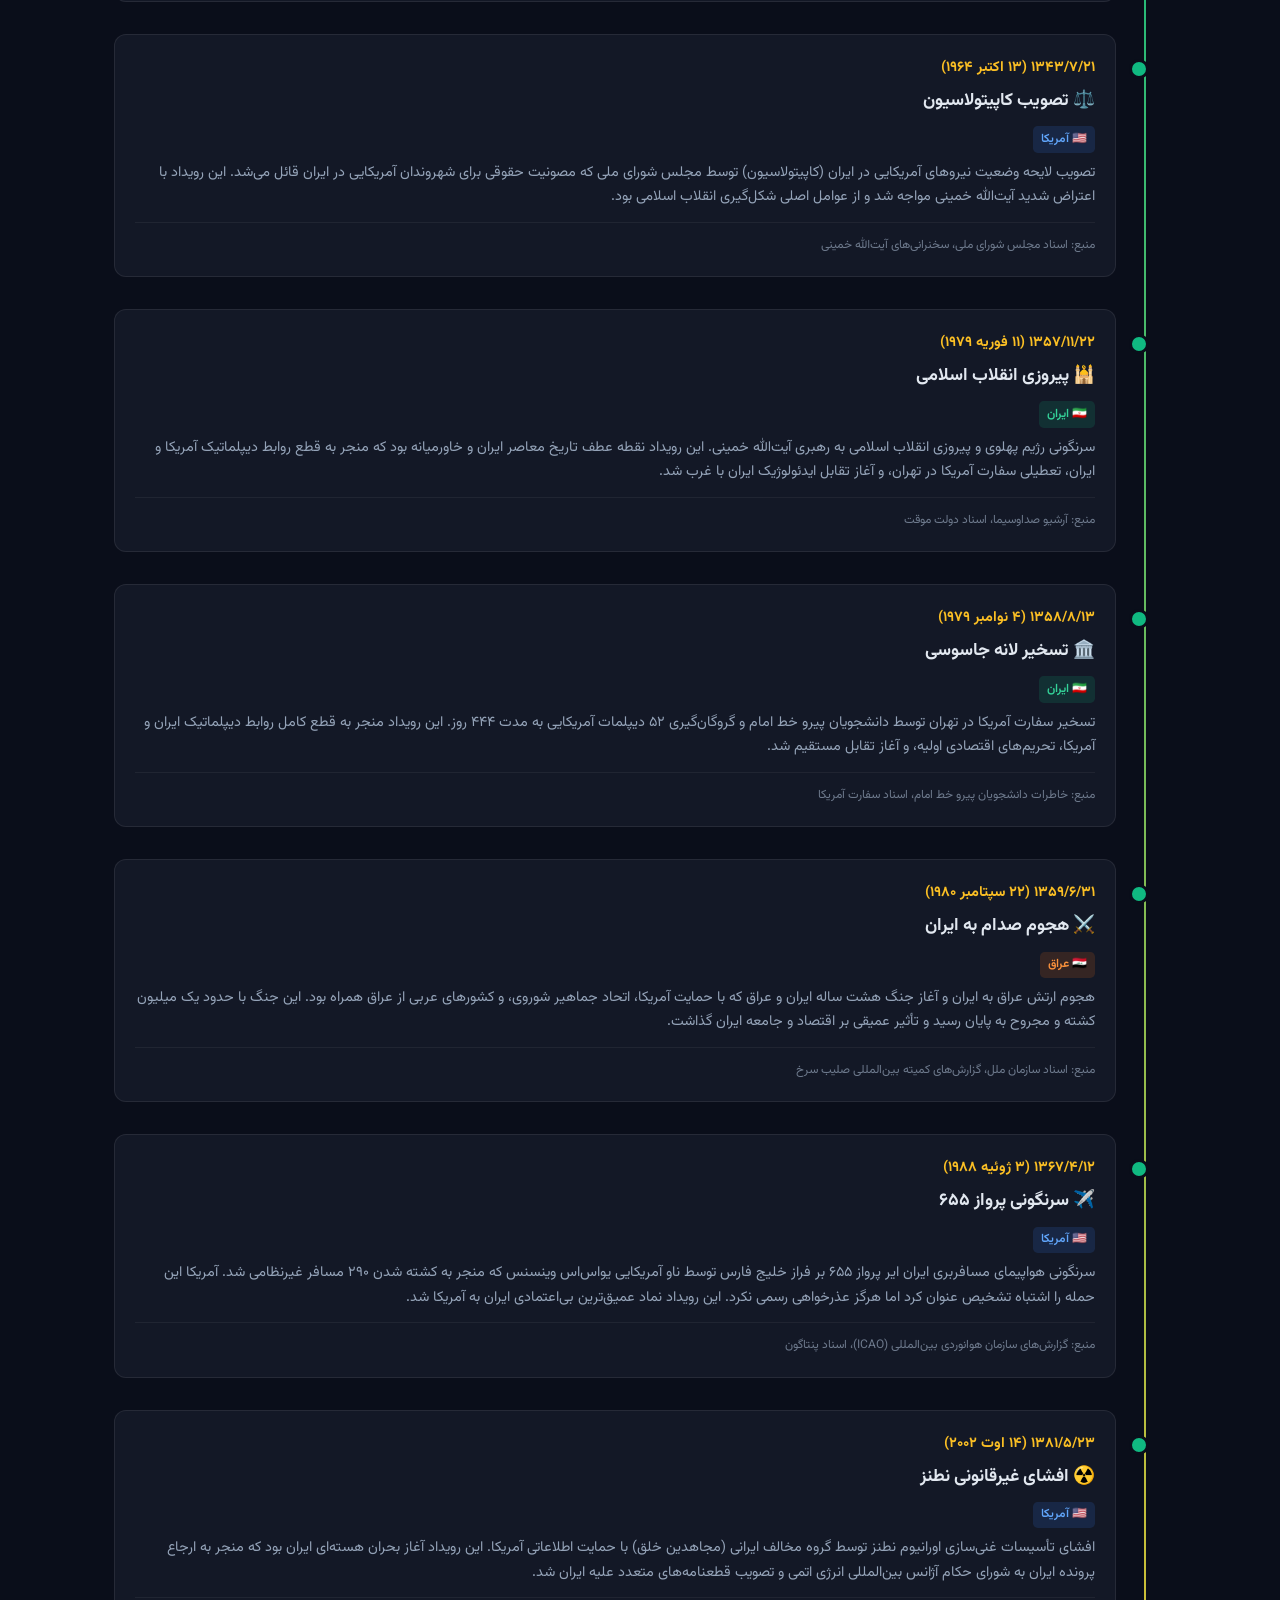
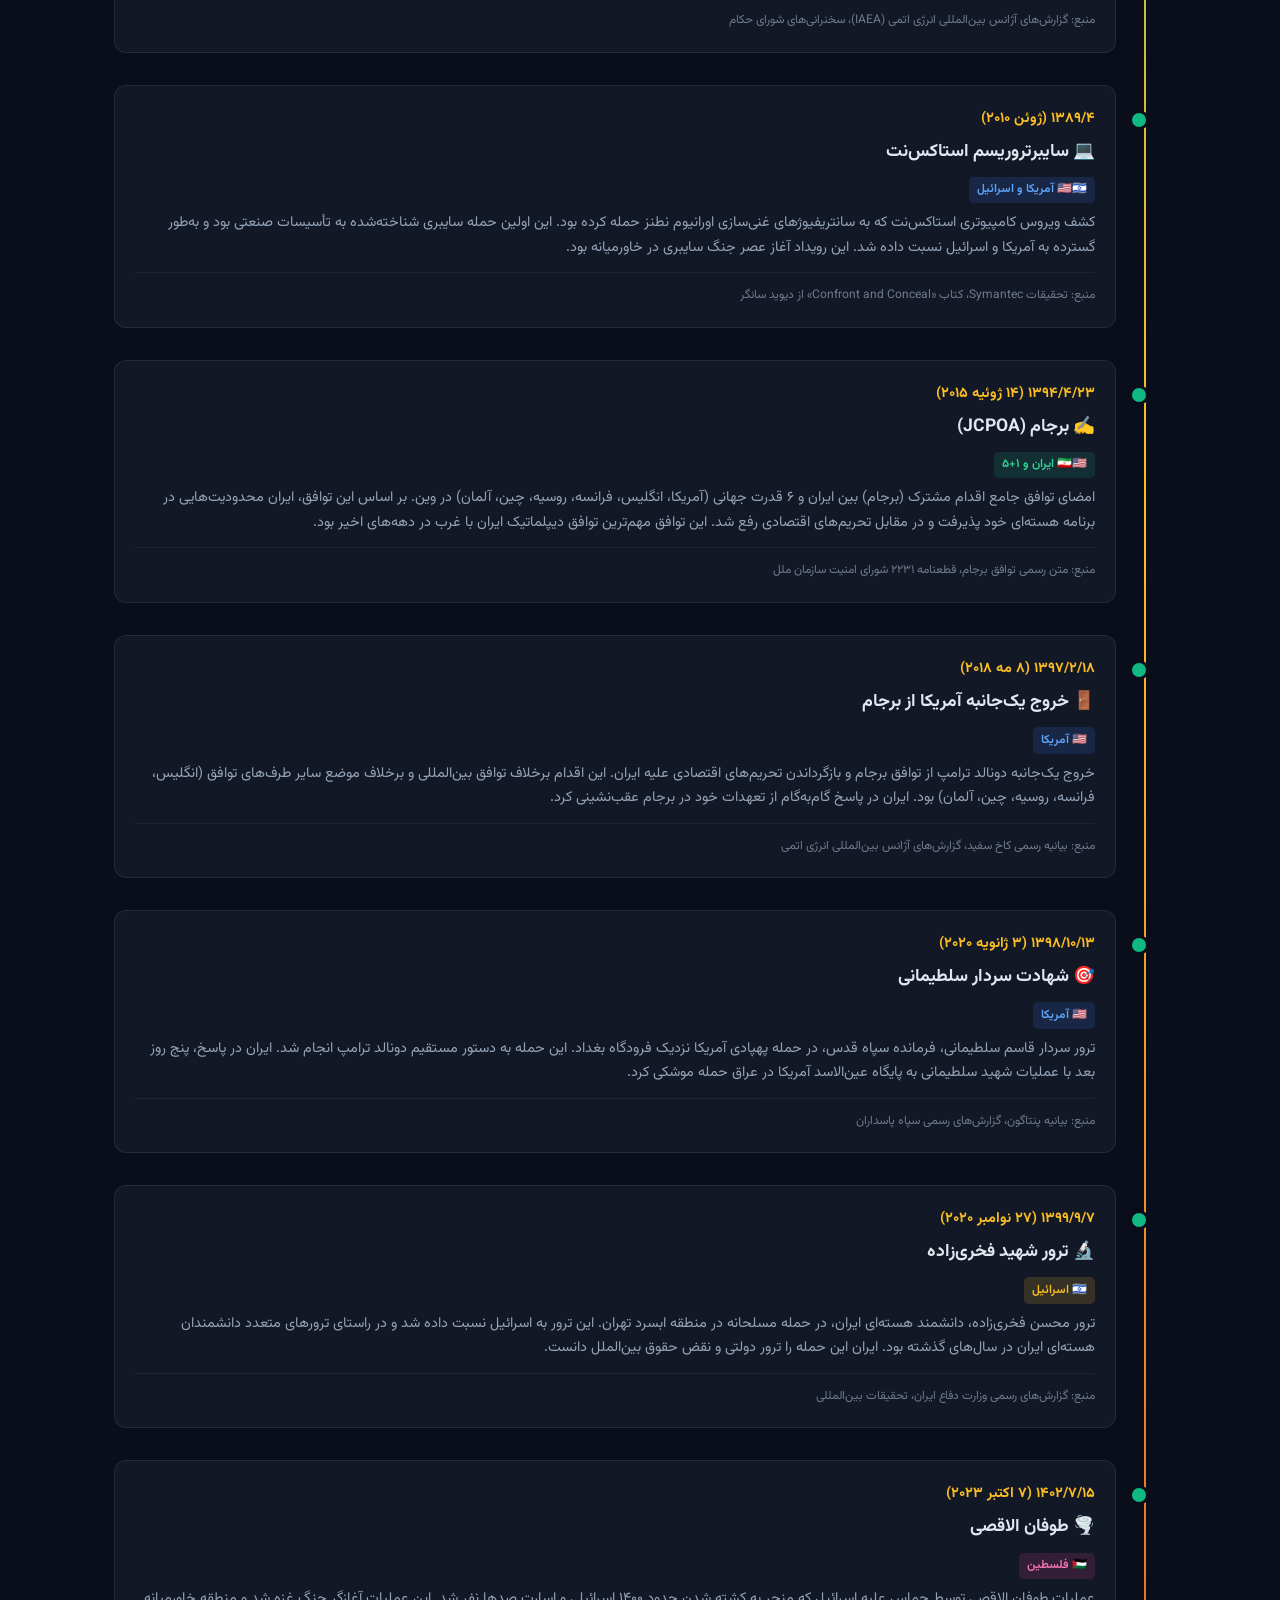
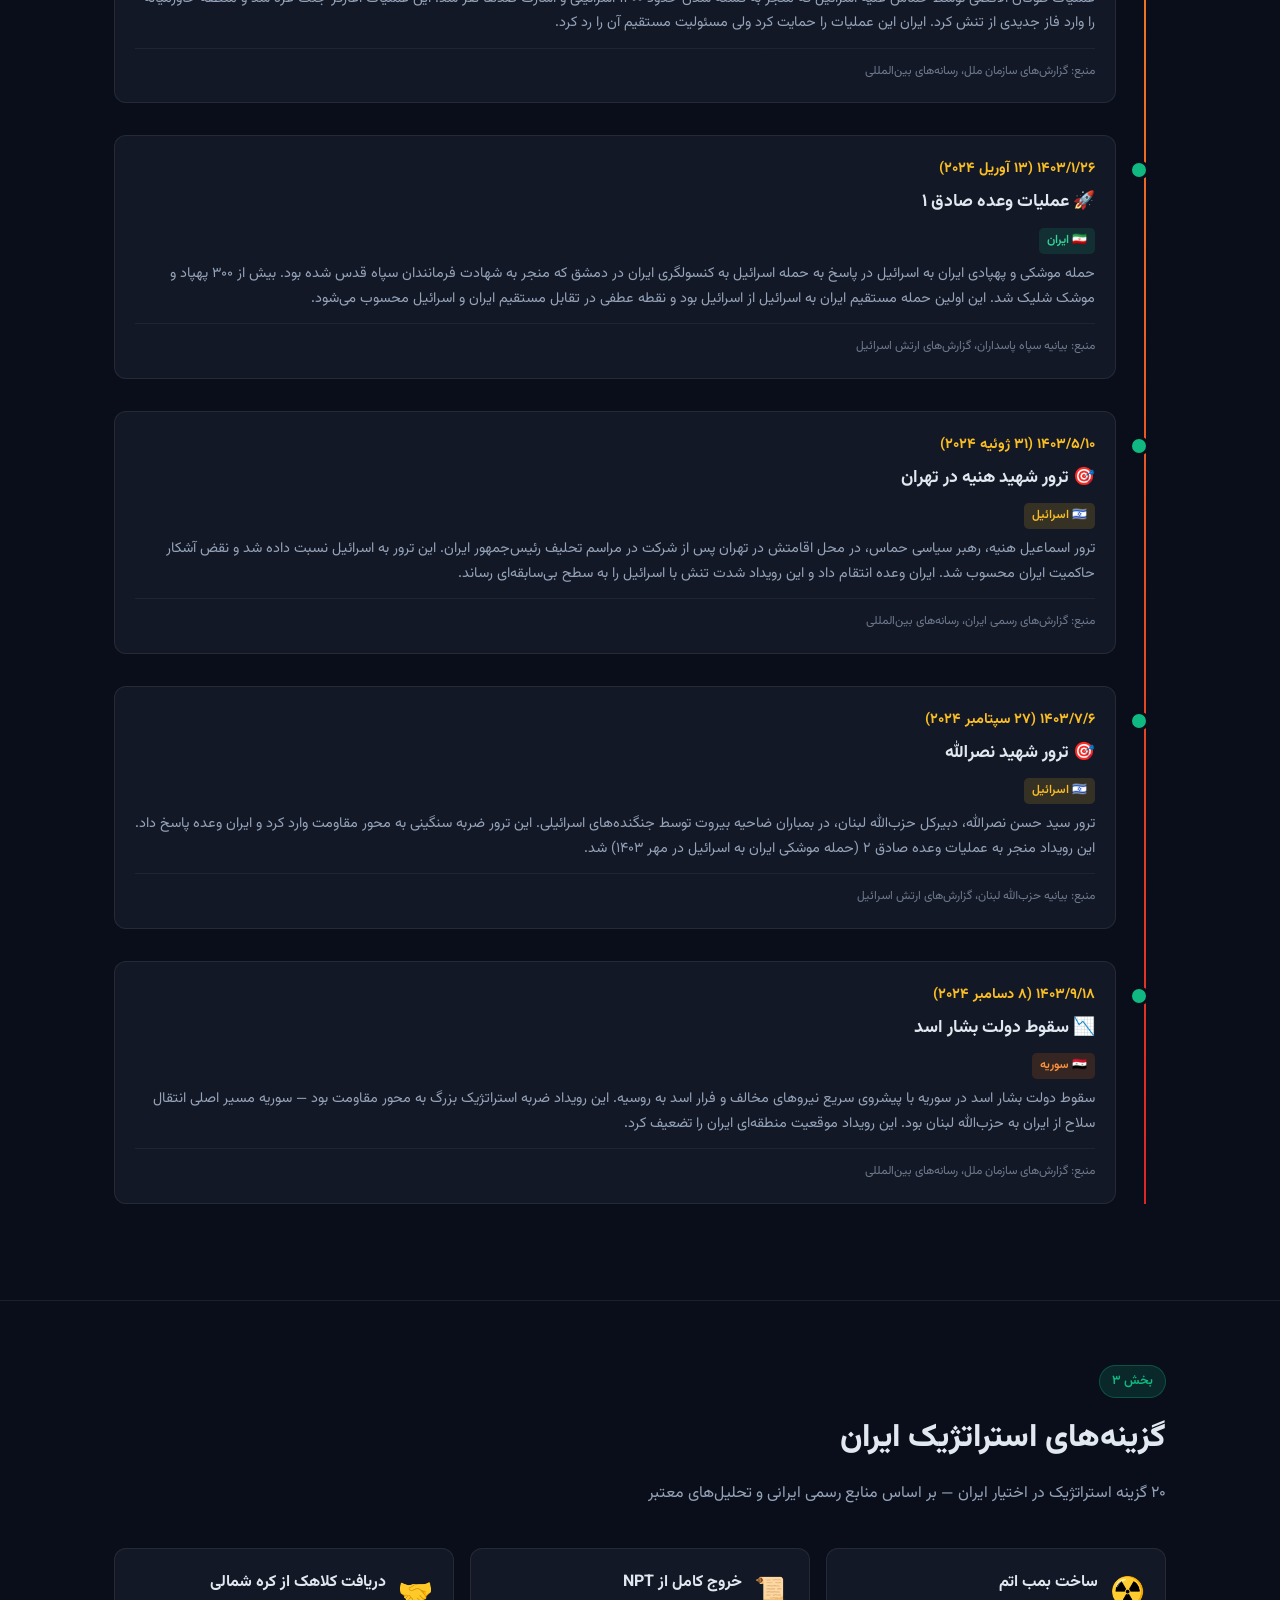
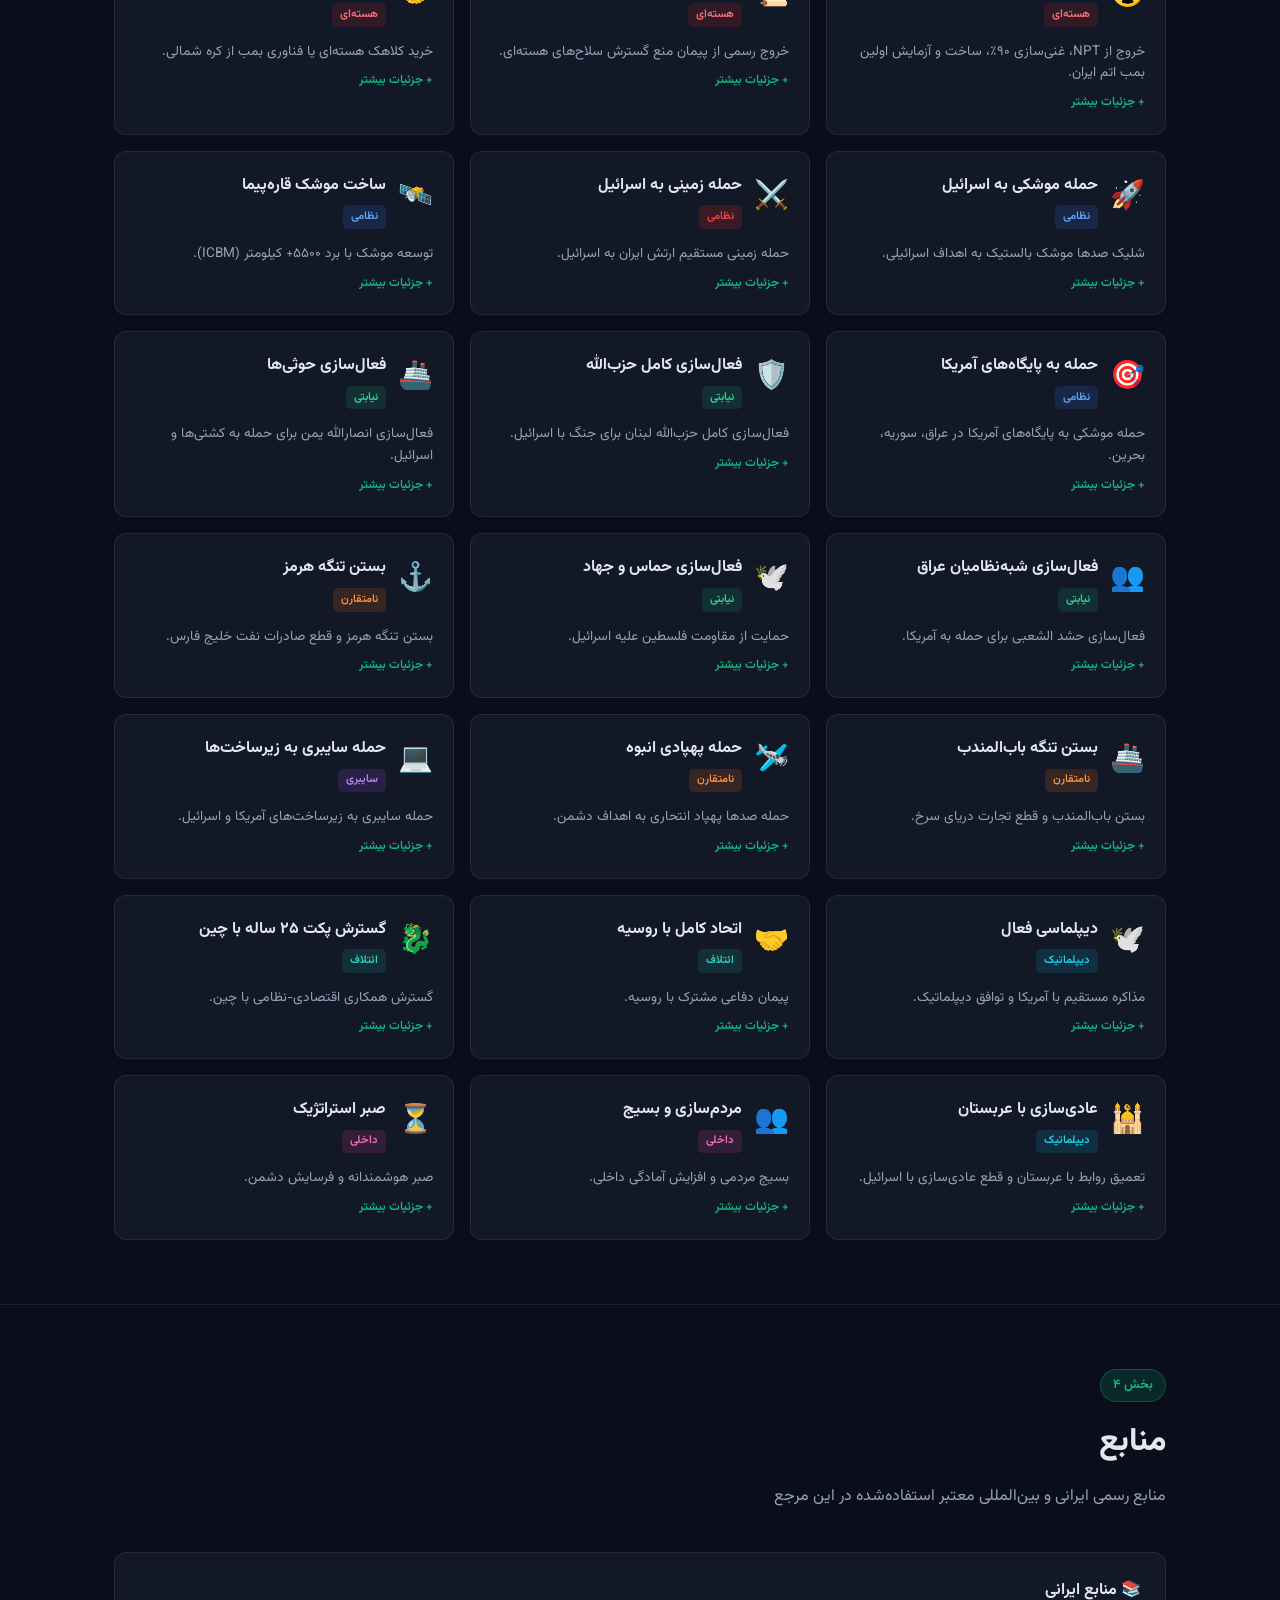
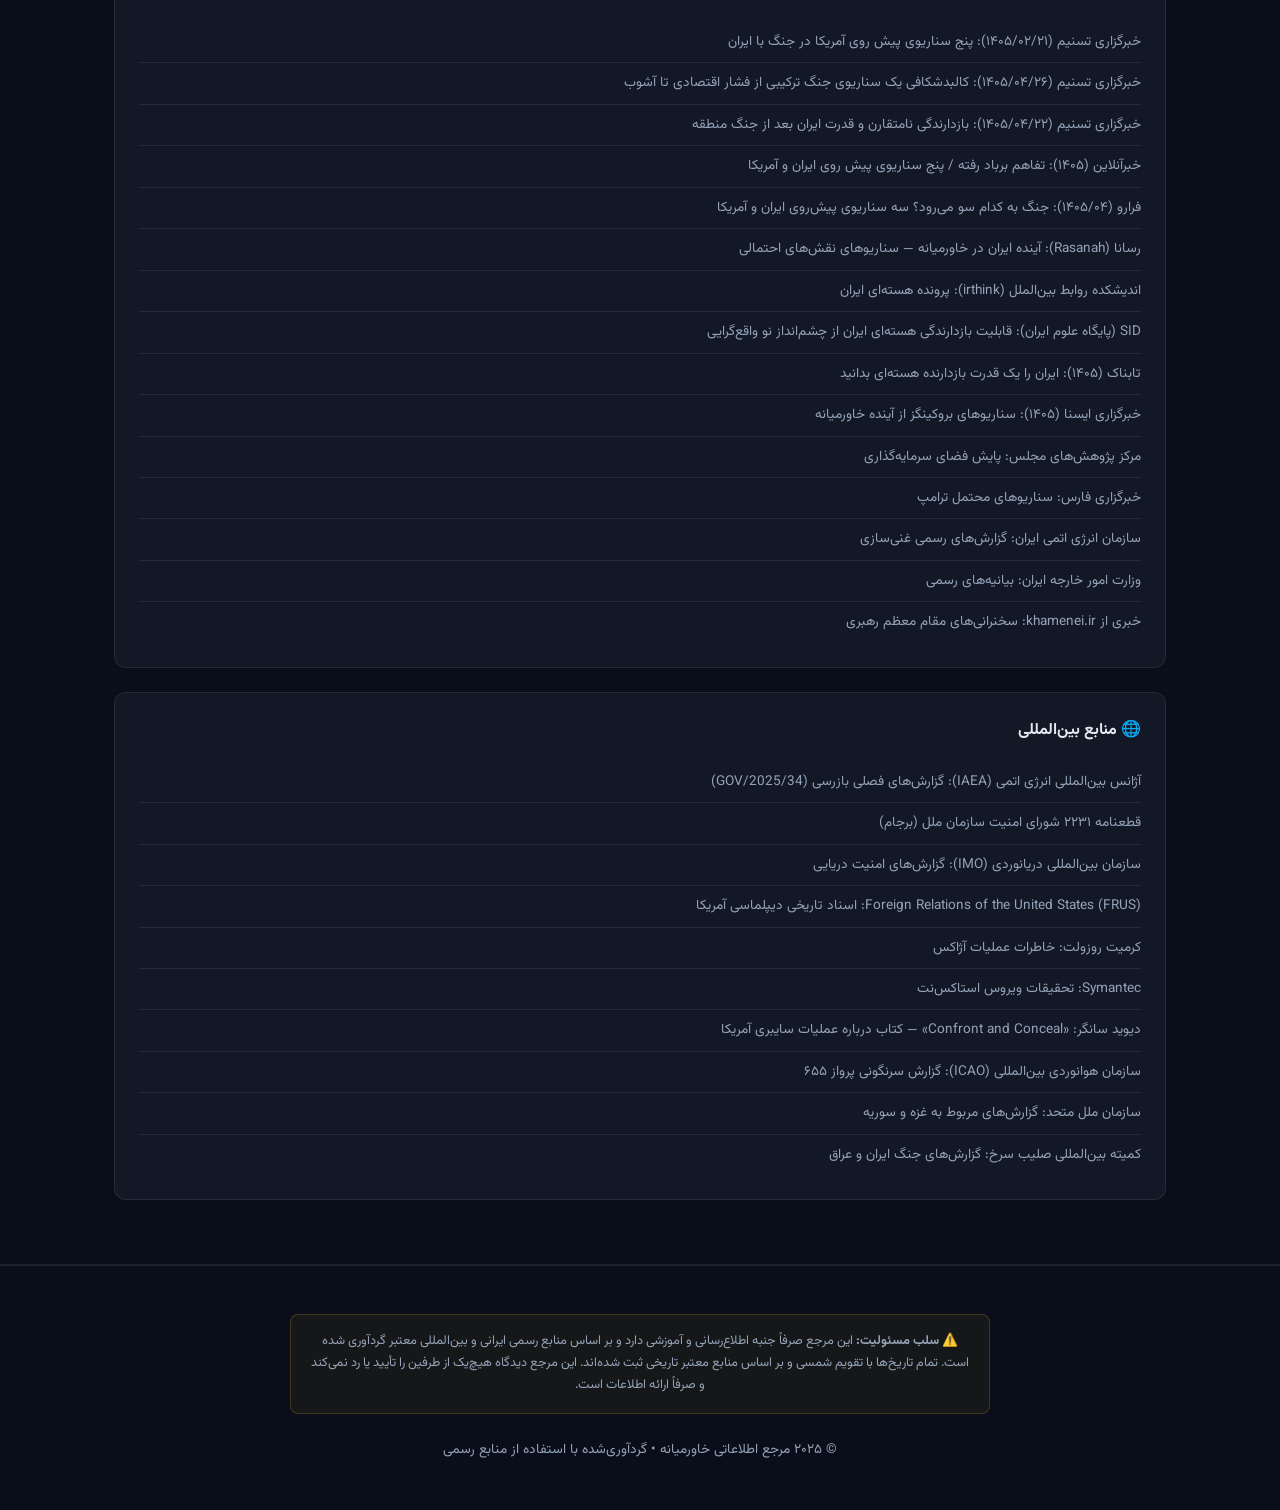
==== commit 1e0748fb: "Redesign site as pure informational reference - no game references - Rewrote docs/index.html as pure" ====
--- a/docs/index.html
+++ b/docs/index.html
@@ -3,8 +3,8 @@
 <head>
   <meta charset="UTF-8">
   <meta name="viewport" content="width=device-width, initial-scale=1.0">
-  <title>بازی بزرگ خاورمیانه | ایران در برابر آمریکا و اسرائیل</title>
-  <meta name="description" content="یک بازی استراتژیک تعاملی بر اساس تاریخچه مناسبات و درگیری‌های ایران، آمریکا و اسرائیل. شما نقش ایران را بازی می‌کنید و آینده منطقه را رقم می‌زنید.">
+  <title>تاریخچه مناسبات ایران، آمریکا و اسرائیل | مرجع اطلاعاتی</title>
+  <meta name="description" content="مرجع اطلاعاتی تاریخچه مناسبات و درگیری‌های ایران، آمریکا و اسرائیل از ۱۹۵۳ تا امروز. شامل خط زمانی رویدادها، تحلیل تاریخچه کامل، و گزینه‌های استراتژیک ایران.">
   <link rel="preconnect" href="https://fonts.googleapis.com">
   <link rel="preconnect" href="https://fonts.gstatic.com" crossorigin>
   <link href="https://fonts.googleapis.com/css2?family=Vazirmatn:wght@400;600;700;900&display=swap" rel="stylesheet">
@@ -18,7 +18,6 @@
       --text: #e2e8f0;
       --text-muted: #94a3b8;
       --primary: #10b981;
-      --primary-dark: #059669;
       --accent: #fbbf24;
       --danger: #dc2626;
       --info: #3b82f6;
@@ -27,533 +26,521 @@
       font-family: 'Vazirmatn', sans-serif;
       background: var(--bg-dark);
       color: var(--text);
-      line-height: 1.6;
-      overflow-x: hidden;
-    }
-    .container { max-width: 1200px; margin: 0 auto; padding: 0 1.5rem; }
-
-    /* Hero */
-    .hero {
-      min-height: 100vh;
-      display: flex;
-      align-items: center;
-      justify-content: center;
-      position: relative;
-      overflow: hidden;
-      background: radial-gradient(ellipse at center, rgba(16,185,129,0.1) 0%, transparent 50%),
-                  radial-gradient(ellipse at top left, rgba(220,38,38,0.08) 0%, transparent 40%),
-                  radial-gradient(ellipse at bottom right, rgba(251,191,36,0.06) 0%, transparent 40%);
-    }
-    .hero::before {
-      content: '';
-      position: absolute;
-      inset: 0;
-      background-image: url("data:image/svg+xml,%3Csvg width='60' height='60' xmlns='http://www.w3.org/2000/svg'%3E%3Cpath d='M30 0L0 30h60L30 0z' fill='%23ffffff' fill-opacity='0.02'/%3E%3C/svg%3E");
-      pointer-events: none;
-    }
-    .hero-content { text-align: center; z-index: 1; padding: 2rem; }
-    .hero-badge {
+      line-height: 1.8;
+    }
+    .container { max-width: 1100px; margin: 0 auto; padding: 0 1.5rem; }
+
+    /* Header */
+    header {
+      padding: 4rem 0 3rem;
+      text-align: center;
+      background: radial-gradient(ellipse at center, rgba(16,185,129,0.08) 0%, transparent 60%);
+      border-bottom: 1px solid var(--border);
+    }
+    header h1 {
+      font-size: clamp(1.75rem, 4vw, 2.75rem);
+      font-weight: 900;
+      margin-bottom: 1rem;
+      background: linear-gradient(135deg, #10b981 0%, #fbbf24 100%);
+      -webkit-background-clip: text;
+      -webkit-text-fill-color: transparent;
+      background-clip: text;
+    }
+    header p {
+      color: var(--text-muted);
+      max-width: 700px;
+      margin: 0 auto;
+      font-size: 1.05rem;
+    }
+
+    /* Nav */
+    nav {
+      position: sticky;
+      top: 0;
+      z-index: 100;
+      background: rgba(10,14,26,0.9);
+      backdrop-filter: blur(12px);
+      border-bottom: 1px solid var(--border);
+    }
+    nav .container { display: flex; align-items: center; justify-content: space-between; padding: 0.75rem 1.5rem; }
+    .nav-logo { font-weight: 800; font-size: 1rem; color: var(--primary); text-decoration: none; }
+    .nav-links { display: flex; gap: 1.5rem; list-style: none; }
+    .nav-links a { color: var(--text-muted); text-decoration: none; font-size: 0.9rem; transition: color 0.2s; }
+    .nav-links a:hover { color: var(--text); }
+    @media (max-width: 640px) { .nav-links { display: none; } }
+
+    /* Sections */
+    section { padding: 4rem 0; border-bottom: 1px solid var(--border); }
+    .section-header { margin-bottom: 2.5rem; }
+    .section-header h2 { font-size: clamp(1.5rem, 3vw, 2rem); font-weight: 800; margin-bottom: 0.75rem; }
+    .section-header p { color: var(--text-muted); max-width: 700px; }
+    .section-num {
       display: inline-block;
-      padding: 0.4rem 1rem;
+      padding: 0.25rem 0.75rem;
       background: rgba(16,185,129,0.15);
       border: 1px solid rgba(16,185,129,0.3);
       border-radius: 999px;
       color: var(--primary);
-      font-size: 0.85rem;
+      font-size: 0.8rem;
       font-weight: 600;
-      margin-bottom: 1.5rem;
-    }
-    .hero h1 {
-      font-size: clamp(2rem, 6vw, 4.5rem);
-      font-weight: 900;
-      line-height: 1.1;
-      margin-bottom: 1.5rem;
-      background: linear-gradient(135deg, #10b981 0%, #fbbf24 50%, #dc2626 100%);
-      -webkit-background-clip: text;
-      -webkit-text-fill-color: transparent;
-      background-clip: text;
-    }
-    .hero h1 .sub { display: block; font-size: 0.4em; font-weight: 700; color: var(--text-muted); -webkit-text-fill-color: var(--text-muted); margin-top: 0.5rem; }
-    .hero p {
-      font-size: clamp(1rem, 2vw, 1.25rem);
-      color: var(--text-muted);
-      max-width: 700px;
-      margin: 0 auto 2.5rem;
-    }
-    .hero-buttons { display: flex; gap: 1rem; justify-content: center; flex-wrap: wrap; }
-    .btn {
-      display: inline-flex;
-      align-items: center;
+      margin-bottom: 0.75rem;
+    }
+
+    /* Brief timeline */
+    .brief-timeline {
+      display: flex;
       gap: 0.5rem;
-      padding: 0.9rem 2rem;
-      border-radius: 0.75rem;
-      font-family: inherit;
-      font-size: 1rem;
-      font-weight: 700;
-      text-decoration: none;
-      cursor: pointer;
-      border: none;
-      transition: all 0.2s;
-    }
-    .btn-primary { background: var(--primary); color: #fff; }
-    .btn-primary:hover { background: var(--primary-dark); transform: translateY(-2px); box-shadow: 0 10px 30px rgba(16,185,129,0.3); }
-    .btn-secondary { background: var(--bg-card); color: var(--text); border: 1px solid var(--border); }
-    .btn-secondary:hover { background: var(--bg-card-hover); transform: translateY(-2px); }
-    .flags { display: flex; justify-content: center; gap: 1rem; margin-top: 3rem; font-size: 2.5rem; opacity: 0.7; }
-
-    /* Sections */
-    section { padding: 5rem 0; }
-    .section-header { text-align: center; margin-bottom: 3rem; }
-    .section-header h2 { font-size: clamp(1.75rem, 4vw, 2.5rem); font-weight: 800; margin-bottom: 1rem; }
-    .section-header p { color: var(--text-muted); max-width: 600px; margin: 0 auto; font-size: 1.05rem; }
-    .section-divider { width: 60px; height: 4px; background: linear-gradient(90deg, var(--primary), var(--accent)); margin: 0 auto 2rem; border-radius: 2px; }
-
-    /* Features */
-    .features-grid { display: grid; grid-template-columns: repeat(auto-fit, minmax(280px, 1fr)); gap: 1.5rem; }
-    .feature-card {
+      overflow-x: auto;
+      padding: 1rem 0;
+      direction: ltr;
+    }
+    .brief-item {
+      shrink: 0;
+      min-width: 110px;
+      text-align: center;
+      padding: 0.75rem;
       background: var(--bg-card);
       border: 1px solid var(--border);
-      border-radius: 1rem;
-      padding: 2rem;
-      transition: all 0.3s;
-    }
-    .feature-card:hover { background: var(--bg-card-hover); transform: translateY(-4px); border-color: rgba(16,185,129,0.3); }
-    .feature-icon { font-size: 2.5rem; margin-bottom: 1rem; }
-    .feature-card h3 { font-size: 1.25rem; font-weight: 700; margin-bottom: 0.75rem; }
-    .feature-card p { color: var(--text-muted); font-size: 0.95rem; }
-
-    /* Endings */
-    .endings-grid { display: grid; grid-template-columns: repeat(auto-fill, minmax(220px, 1fr)); gap: 1rem; }
-    .ending-card {
+      border-radius: 0.5rem;
+      transition: all 0.2s;
+    }
+    .brief-item:hover { background: var(--bg-card-hover); transform: translateY(-2px); }
+    .brief-item .icon { font-size: 1.5rem; }
+    .brief-item .date { color: var(--accent); font-size: 0.75rem; font-weight: 700; margin: 0.25rem 0; }
+    .brief-item .title { font-size: 0.75rem; color: var(--text); line-height: 1.3; }
+
+    /* Full timeline */
+    .full-timeline { position: relative; }
+    .full-timeline::before {
+      content: '';
+      position: absolute;
+      top: 0;
+      bottom: 0;
+      right: 20px;
+      width: 2px;
+      background: linear-gradient(180deg, var(--primary), var(--accent), var(--danger));
+    }
+    .full-event {
+      position: relative;
+      margin-right: 50px;
+      margin-bottom: 2rem;
+      padding: 1.25rem;
+      background: var(--bg-card);
+      border: 1px solid var(--border);
+      border-radius: 0.75rem;
+      transition: all 0.2s;
+    }
+    .full-event:hover { background: var(--bg-card-hover); }
+    .full-event::before {
+      content: '';
+      position: absolute;
+      right: -34px;
+      top: 1.5rem;
+      width: 14px;
+      height: 14px;
+      border-radius: 50%;
+      background: var(--primary);
+      border: 3px solid var(--bg-dark);
+    }
+    .full-event .date {
+      color: var(--accent);
+      font-weight: 700;
+      font-size: 0.9rem;
+      margin-bottom: 0.25rem;
+    }
+    .full-event .title {
+      font-size: 1.1rem;
+      font-weight: 700;
+      margin-bottom: 0.5rem;
+    }
+    .full-event .actor {
+      display: inline-block;
+      padding: 0.15rem 0.5rem;
+      border-radius: 0.3rem;
+      font-size: 0.75rem;
+      font-weight: 600;
+      margin-bottom: 0.5rem;
+    }
+    .full-event .desc {
+      color: var(--text-muted);
+      font-size: 0.9rem;
+      line-height: 1.7;
+    }
+    .full-event .source {
+      margin-top: 0.75rem;
+      padding-top: 0.75rem;
+      border-top: 1px solid var(--border);
+      font-size: 0.75rem;
+      color: var(--text-muted);
+      opacity: 0.7;
+    }
+
+    /* Cards grid */
+    .cards-grid {
+      display: grid;
+      grid-template-columns: repeat(auto-fill, minmax(280px, 1fr));
+      gap: 1rem;
+    }
+    .card {
+      background: var(--bg-card);
+      border: 1px solid var(--border);
+      border-radius: 0.75rem;
+      padding: 1.25rem;
+      transition: all 0.2s;
+      cursor: pointer;
+    }
+    .card:hover { background: var(--bg-card-hover); transform: translateY(-2px); border-color: rgba(16,185,129,0.3); }
+    .card-header { display: flex; align-items: flex-start; gap: 0.75rem; margin-bottom: 0.75rem; }
+    .card-icon { font-size: 1.75rem; shrink: 0; }
+    .card-title { font-size: 1rem; font-weight: 700; margin-bottom: 0.1rem; }
+    .card-cat {
+      display: inline-block;
+      padding: 0.1rem 0.5rem;
+      border-radius: 0.3rem;
+      font-size: 0.7rem;
+      font-weight: 600;
+    }
+    .card-desc { color: var(--text-muted); font-size: 0.85rem; line-height: 1.6; }
+    .card-detail {
+      margin-top: 0.75rem;
+      padding-top: 0.75rem;
+      border-top: 1px solid var(--border);
+      font-size: 0.8rem;
+      color: var(--text-muted);
+      display: none;
+    }
+    .card.open .card-detail { display: block; }
+    .card-toggle {
+      margin-top: 0.5rem;
+      font-size: 0.75rem;
+      color: var(--primary);
+      font-weight: 600;
+    }
+
+    /* Category colors */
+    .cat-nuclear { background: rgba(220,38,38,0.15); color: #f87171; }
+    .cat-military { background: rgba(59,130,246,0.15); color: #60a5fa; }
+    .cat-proxy { background: rgba(16,185,129,0.15); color: #34d399; }
+    .cat-diplomatic { background: rgba(6,182,212,0.15); color: #22d3ee; }
+    .cat-economic { background: rgba(251,191,36,0.15); color: #fbbf24; }
+    .cat-cyber { background: rgba(168,85,247,0.15); color: #c084fc; }
+    .cat-asymmetric { background: rgba(249,115,22,0.15); color: #fb923c; }
+    .cat-alliance { background: rgba(20,184,166,0.15); color: #2dd4bf; }
+    .cat-domestic { background: rgba(236,72,153,0.15); color: #f472b6; }
+    .cat-extreme { background: rgba(220,38,38,0.2); color: #ef4444; }
+
+    /* Sources */
+    .sources-list {
       background: var(--bg-card);
       border: 1px solid var(--border);
       border-radius: 0.75rem;
       padding: 1.5rem;
+    }
+    .sources-list h3 { font-size: 1rem; font-weight: 700; margin-bottom: 1rem; }
+    .sources-list ul { list-style: none; }
+    .sources-list li {
+      padding: 0.5rem 0;
+      border-bottom: 1px solid var(--border);
+      font-size: 0.85rem;
+      color: var(--text-muted);
+    }
+    .sources-list li:last-child { border-bottom: none; }
+
+    /* Footer */
+    footer {
+      padding: 3rem 0;
       text-align: center;
-      transition: all 0.3s;
-    }
-    .ending-card:hover { transform: translateY(-2px); }
-    .ending-card.win { border-color: rgba(16,185,129,0.3); }
-    .ending-card.lose { border-color: rgba(220,38,38,0.3); }
-    .ending-card.neutral { border-color: rgba(251,191,36,0.3); }
-    .ending-icon { font-size: 3rem; margin-bottom: 0.75rem; }
-    .ending-card h4 { font-size: 1rem; font-weight: 700; margin-bottom: 0.5rem; }
-    .ending-prob { font-size: 0.8rem; color: var(--accent); font-weight: 600; margin-bottom: 0.5rem; }
-    .ending-card p { font-size: 0.8rem; color: var(--text-muted); }
-
-    /* How to win */
-    .paths-grid { display: grid; grid-template-columns: repeat(auto-fit, minmax(280px, 1fr)); gap: 1.5rem; }
-    .path-card {
+      border-top: 1px solid var(--border);
+    }
+    footer .disclaimer {
+      color: var(--text-muted);
+      font-size: 0.8rem;
+      max-width: 700px;
+      margin: 0 auto 1.5rem;
+      line-height: 1.7;
+      padding: 1rem;
+      background: rgba(251,191,36,0.05);
+      border: 1px solid rgba(251,191,36,0.2);
+      border-radius: 0.5rem;
+    }
+    footer .copyright { color: var(--text-muted); font-size: 0.85rem; }
+
+    /* Intro */
+    .intro {
+      padding: 3rem 0;
       background: var(--bg-card);
-      border: 1px solid var(--border);
-      border-radius: 1rem;
-      padding: 1.75rem;
-      position: relative;
-      overflow: hidden;
-    }
-    .path-card::before { content: ''; position: absolute; top: 0; right: 0; width: 4px; height: 100%; }
-    .path-card.win::before { background: linear-gradient(180deg, #10b981, #fbbf24); }
-    .path-card.lose::before { background: linear-gradient(180deg, #dc2626, #7c2d12); }
-    .path-badge { display: inline-block; padding: 0.25rem 0.75rem; border-radius: 999px; font-size: 0.75rem; font-weight: 600; margin-bottom: 1rem; }
-    .path-card.win .path-badge { background: rgba(16,185,129,0.15); color: var(--primary); }
-    .path-card.lose .path-badge { background: rgba(220,38,38,0.15); color: var(--danger); }
-    .path-card h3 { font-size: 1.15rem; font-weight: 700; margin-bottom: 0.5rem; }
-    .path-card .strategy { color: var(--text-muted); font-size: 0.9rem; margin-bottom: 1rem; }
-    .path-card .sequence { font-size: 0.8rem; color: var(--accent); background: rgba(251,191,36,0.08); padding: 0.5rem 0.75rem; border-radius: 0.5rem; direction: ltr; text-align: left; }
-
-    /* Stats */
-    .stats-grid { display: grid; grid-template-columns: repeat(auto-fit, minmax(140px, 1fr)); gap: 1.5rem; text-align: center; }
-    .stat-item { padding: 1.5rem; background: var(--bg-card); border: 1px solid var(--border); border-radius: 0.75rem; }
-    .stat-num { font-size: 2.5rem; font-weight: 900; background: linear-gradient(135deg, var(--primary), var(--accent)); -webkit-background-clip: text; -webkit-text-fill-color: transparent; }
-    .stat-label { color: var(--text-muted); font-size: 0.85rem; margin-top: 0.5rem; }
-
-    /* Timeline */
-    .timeline { position: relative; padding: 2rem 0; }
-    .timeline::before { content: ''; position: absolute; top: 0; bottom: 0; right: 50%; width: 2px; background: linear-gradient(180deg, var(--primary), var(--accent), var(--danger)); }
-    .timeline-item { padding: 1rem 0; position: relative; width: 50%; }
-    .timeline-item:nth-child(odd) { margin-right: 50%; padding-left: 2rem; text-align: left; }
-    .timeline-item:nth-child(even) { margin-left: 50%; padding-right: 2rem; text-align: right; }
-    .timeline-item::after { content: ''; position: absolute; top: 1.5rem; width: 12px; height: 12px; border-radius: 50%; background: var(--primary); border: 2px solid var(--bg-dark); }
-    .timeline-item:nth-child(odd)::after { left: -6px; }
-    .timeline-item:nth-child(even)::after { right: -6px; }
-    .timeline-date { color: var(--accent); font-size: 0.85rem; font-weight: 600; }
-    .timeline-title { font-weight: 700; margin: 0.25rem 0; }
-    .timeline-desc { color: var(--text-muted); font-size: 0.85rem; }
-
-    /* Footer */
-    footer { background: var(--bg-card); border-top: 1px solid var(--border); padding: 3rem 0; text-align: center; }
-    footer .container { display: flex; flex-direction: column; align-items: center; gap: 1.5rem; }
-    footer .social { display: flex; gap: 1rem; }
-    footer a { color: var(--text-muted); text-decoration: none; transition: color 0.2s; }
-    footer a:hover { color: var(--primary); }
-    footer .copyright { color: var(--text-muted); font-size: 0.85rem; }
-    footer .disclaimer { color: var(--text-muted); font-size: 0.8rem; max-width: 700px; line-height: 1.5; padding: 1rem; background: rgba(251,191,36,0.05); border: 1px solid rgba(251,191,36,0.2); border-radius: 0.5rem; }
-
-    /* Navbar */
-    nav { position: sticky; top: 0; z-index: 100; background: rgba(10,14,26,0.8); backdrop-filter: blur(12px); border-bottom: 1px solid var(--border); }
-    nav .container { display: flex; align-items: center; justify-content: space-between; padding: 1rem 1.5rem; }
-    .nav-logo { font-weight: 800; font-size: 1.1rem; color: var(--primary); text-decoration: none; }
-    .nav-links { display: flex; gap: 1.5rem; list-style: none; }
-    .nav-links a { color: var(--text-muted); text-decoration: none; font-size: 0.9rem; transition: color 0.2s; }
-    .nav-links a:hover { color: var(--text); }
-    .nav-cta { background: var(--primary); color: #fff; padding: 0.5rem 1.25rem; border-radius: 0.5rem; text-decoration: none; font-size: 0.85rem; font-weight: 700; }
-    @media (max-width: 640px) { .nav-links { display: none; } }
-
-    /* CTA section */
-    .cta { background: linear-gradient(135deg, rgba(16,185,129,0.1), rgba(251,191,36,0.1)); border-radius: 1.5rem; padding: 3rem 2rem; text-align: center; }
-    .cta h2 { font-size: 2rem; margin-bottom: 1rem; }
-    .cta p { color: var(--text-muted); margin-bottom: 2rem; max-width: 600px; margin-left: auto; margin-right: auto; }
-
-    .tag { display: inline-block; padding: 0.2rem 0.6rem; background: rgba(255,255,255,0.05); border: 1px solid var(--border); border-radius: 0.3rem; font-size: 0.75rem; color: var(--text-muted); margin: 0.2rem; }
+      border-bottom: 1px solid var(--border);
+    }
+    .intro p { color: var(--text-muted); font-size: 1rem; line-height: 1.8; max-width: 800px; }
+    .intro p + p { margin-top: 1rem; }
   </style>
 </head>
 <body>
-  <!-- Navbar -->
+  <!-- Nav -->
   <nav>
     <div class="container">
-      <a href="#top" class="nav-logo">🎮 بازی خاورمیانه</a>
+      <a href="#top" class="nav-logo">📜 مرجع خاورمیانه</a>
       <ul class="nav-links">
-        <li><a href="#about">درباره بازی</a></li>
-        <li><a href="#features">ویژگی‌ها</a></li>
-        <li><a href="#endings">پایان‌ها</a></li>
-        <li><a href="#paths">راه‌های برد</a></li>
-        <li><a href="#source">سورس کد</a></li>
+        <li><a href="#brief">خلاصه</a></li>
+        <li><a href="#full">تاریخچه کامل</a></li>
+        <li><a href="#cards">گزینه‌های استراتژیک ایران</a></li>
+        <li><a href="#sources">منابع</a></li>
       </ul>
-      <a href="https://preview-z.ai/" class="nav-cta" target="_blank" rel="noopener">▶ بازی کن</a>
     </div>
   </nav>
 
-  <!-- Hero -->
-  <header class="hero" id="top">
-    <div class="hero-content">
-      <span class="hero-badge">⚡ بازی استراتژیک بر اساس رویدادهای واقعی</span>
-      <h1>
-        بازی بزرگ خاورمیانه
-        <span class="sub">ایران در برابر آمریکا و اسرائیل</span>
-      </h1>
-      <p>
-        یک شبیه‌سازی استراتژیک تعاملی بر اساس تاریخچه واقعی مناسبات و درگیری‌های ایران، آمریکا و اسرائیل از ۱۹۵۳ تا امروز. شما نقش ایران را بازی می‌کنید و با هر تصمیم، آینده منطقه را رقم می‌زنید.
-      </p>
-      <div class="hero-buttons">
-        <a href="https://preview-z.ai/" class="btn btn-primary" target="_blank" rel="noopener">
-          ⚔️ شروع بازی
-        </a>
-        <a href="#about" class="btn btn-secondary">📖 بیشتر بدانید</a>
-      </div>
-      <div class="flags">
-        🇮🇷 ⚔️ 🇺🇸🇮🇱
-      </div>
+  <!-- Header -->
+  <header id="top">
+    <div class="container">
+      <h1>تاریخچه مناسبات ایران، آمریکا و اسرائیل</h1>
+      <p>مرجع اطلاعاتی تاریخچه مناسبات و درگیری‌های ایران، آمریکا و اسرائیل از کودتای ۲۸ مرداد ۱۳۳۲ تا سقوط دولت بشار اسد در ۱۸ آذر ۱۴۰۳</p>
     </div>
   </header>
 
-  <!-- About -->
-  <section id="about">
+  <!-- Intro -->
+  <section class="intro">
+    <div class="container">
+      <p>این مرجع اطلاعاتی، تاریخچه مناسبات پیچیده و پر فراز و نشیب ایران با ایالات متحده آمریکا و اسرائیل را از سال ۱۳۳۲ تاکنون بررسی می‌کند. این مناسبات که با کودتای ۲۸ مرداد آغاز شد، طی هفت دهه گذشته شامل رویدادهای مهمی چون انقلاب اسلامی، جنگ ایران و عراق، افشای برنامه هسته‌ای ایران، انعقاد برجام، خروج آمریکا از آن، ترور سردار سلطیمانی، طوفان الاقصی، و عملیات وعده صادق بوده است.</p>
+      <p>در این مرجع، رویدادهای تاریخی با تاریخ دقیق شمسی، طرف‌های درگیر، و توضیحات مختصر ارائه شده‌اند. همچنین گزینه‌های استراتژیک موجود در اختیار ایران — از مسیر هسته‌ای تا دیپلماسی، از محور مقاومت تا اتحاد با قدرت‌های شرقی — بر اساس منابع رسمی ایرانی و بین‌المللی معتبر گردآوری شده است.</p>
+    </div>
+  </section>
+
+  <!-- Brief timeline -->
+  <section id="brief">
     <div class="container">
       <div class="section-header">
-        <h2>درباره بازی</h2>
-        <div class="section-divider"></div>
-        <p>این بازی یک شبیه‌سازی استراتژیک است که بر اساس رویدادهای تاریخی واقعی و تحلیل‌های معتبر ساخته شده است.</p>
-      </div>
-      <div class="features-grid">
-        <div class="feature-card">
-          <div class="feature-icon">📜</div>
-          <h3>مبتنی بر تاریخ واقعی</h3>
-          <p>۱۷ رویداد تاریخی از کودتای ۲۸ مرداد ۱۳۳۲ تا سقوط دولت بشار اسد در ۱۸ آذر ۱۴۰۳، تماماً با تاریخ دقیق شمسی.</p>
-        </div>
-        <div class="feature-card">
-          <div class="feature-icon">📚</div>
-          <h3>منابع معتبر ایرانی</h3>
-          <p>تحلیل‌ها بر اساس منابع رسمی ایرانی: تسنیم، فارس، ایسنا، IRNA، مرکز پژوهش‌های مجلس، اندیشکده روابط بین‌الملل، SID.</p>
-        </div>
-        <div class="feature-card">
-          <div class="feature-icon">🎴</div>
-          <h3>۶۰+ کارت استراتژیک</h3>
-          <p>۲۰ کارت ایران، ۱۵ کارت آمریکا، ۱۵ کارت اسرائیل، ۸ کارت عربی، ۵ کارت ناتو، ۵ کارت متحدان شرقی - همه با داده واقعی.</p>
-        </div>
-        <div class="feature-card">
-          <div class="feature-icon">🏁</div>
-          <h3>۱۰ پایان محتمل</h3>
-          <p>از «بازدارندگی هسته‌ای» تا «جنگ تمام‌عیار»، از «صلح جامع» تا «تغییر رژیم» - هر کدام با احتمال واقعی و مبنای تاریخی.</p>
-        </div>
-        <div class="feature-card">
-          <div class="feature-icon">🤖</div>
-          <h3>هوش مصنوعی دشمن</h3>
-          <p>دشمنان (آمریکا و اسرائیل) با AI واکنش‌گرا بازی می‌کنند - پاسخ آن‌ها بر اساس موقعیت فعلی و کارت شما تغییر می‌کند.</p>
-        </div>
-        <div class="feature-card">
-          <div class="feature-icon">⚡</div>
-          <h3>سیستم کمبو و پادکارت</h3>
-          <p>۴ کمبو استراتژیک (محور مقاومت، بازدارندگی هسته‌ای، غیرمتقارن کامل، محور شرق) و سیستم پادکارت برای هر کارت.</p>
-        </div>
+        <span class="section-num">بخش ۱</span>
+        <h2>خلاصه تاریخچه</h2>
+        <p>خط زمانی فشرده ۱۷ رویداد کلیدی از ۱۳۳۲ تا ۱۴۰۳</p>
+      </div>
+      <div class="brief-timeline">
+        <div class="brief-item"><div class="icon">💥</div><div class="date">۱۳۳۲/۵/۲۸</div><div class="title">کودتای ۲۸ مرداد</div></div>
+        <div class="brief-item"><div class="icon">⚖️</div><div class="date">۱۳۴۳/۷/۲۱</div><div class="title">کاپیتولاسیون</div></div>
+        <div class="brief-item"><div class="icon">🕌</div><div class="date">۱۳۵۷/۱۱/۲۲</div><div class="title">پیروزی انقلاب</div></div>
+        <div class="brief-item"><div class="icon">🏛️</div><div class="date">۱۳۵۸/۸/۱۳</div><div class="title">تسخیر لانه جاسوسی</div></div>
+        <div class="brief-item"><div class="icon">⚔️</div><div class="date">۱۳۵۹/۶/۳۱</div><div class="title">هجوم صدام</div></div>
+        <div class="brief-item"><div class="icon">✈️</div><div class="date">۱۳۶۷/۴/۱۲</div><div class="title">پرواز ۶۵۵</div></div>
+        <div class="brief-item"><div class="icon">☢️</div><div class="date">۱۳۸۱/۵/۲۳</div><div class="title">افشای نطنز</div></div>
+        <div class="brief-item"><div class="icon">💻</div><div class="date">۱۳۸۹/۴</div><div class="title">استاکس‌نت</div></div>
+        <div class="brief-item"><div class="icon">✍️</div><div class="date">۱۳۹۴/۴/۲۳</div><div class="title">برجام</div></div>
+        <div class="brief-item"><div class="icon">🚪</div><div class="date">۱۳۹۷/۲/۱۸</div><div class="title">خروج از برجام</div></div>
+        <div class="brief-item"><div class="icon">🎯</div><div class="date">۱۳۹۸/۱۰/۱۳</div><div class="title">شهادت سلطیمانی</div></div>
+        <div class="brief-item"><div class="icon">🔬</div><div class="date">۱۳۹۹/۹/۷</div><div class="title">ترور فخری‌زاده</div></div>
+        <div class="brief-item"><div class="icon">🌪️</div><div class="date">۱۴۰۲/۷/۱۵</div><div class="title">طوفان الاقصی</div></div>
+        <div class="brief-item"><div class="icon">🚀</div><div class="date">۱۴۰۳/۱/۲۶</div><div class="title">وعده صادق ۱</div></div>
+        <div class="brief-item"><div class="icon">🎯</div><div class="date">۱۴۰۳/۵/۱۰</div><div class="title">ترور هنیه</div></div>
+        <div class="brief-item"><div class="icon">🎯</div><div class="date">۱۴۰۳/۷/۶</div><div class="title">ترور نصرالله</div></div>
+        <div class="brief-item"><div class="icon">📉</div><div class="date">۱۴۰۳/۹/۱۸</div><div class="title">سقوط اسد</div></div>
       </div>
     </div>
   </section>
 
-  <!-- Stats -->
-  <section style="padding: 3rem 0; background: var(--bg-card);">
-    <div class="container">
-      <div class="stats-grid">
-        <div class="stat-item">
-          <div class="stat-num">۱۷</div>
-          <div class="stat-label">رویداد تاریخی</div>
-        </div>
-        <div class="stat-item">
-          <div class="stat-num">۶۸+</div>
-          <div class="stat-label">کارت استراتژیک</div>
-        </div>
-        <div class="stat-item">
-          <div class="stat-num">۱۰</div>
-          <div class="stat-label">پایان محتمل</div>
-        </div>
-        <div class="stat-item">
-          <div class="stat-num">۶</div>
-          <div class="stat-label">شاخص حیاتی</div>
-        </div>
-        <div class="stat-item">
-          <div class="stat-num">۴</div>
-          <div class="stat-label">کمبو استراتژیک</div>
-        </div>
-        <div class="stat-item">
-          <div class="stat-num">۸</div>
-          <div class="stat-label">نوبت بازی</div>
-        </div>
+  <!-- Full history -->
+  <section id="full">
+    <div class="container">
+      <div class="section-header">
+        <span class="section-num">بخش ۲</span>
+        <h2>تاریخچه کامل</h2>
+        <p>جزئیات ۱۷ رویداد تاریخی با تاریخ دقیق، طرف‌های درگیر، و منابع</p>
+      </div>
+      <div class="full-timeline">
+
+        <div class="full-event">
+          <div class="date">۱۳۳۲/۵/۲۸ (۱۹ اوت ۱۹۵۳)</div>
+          <div class="title">💥 کودتای ۲۸ مرداد</div>
+          <span class="actor" style="background:rgba(59,130,246,0.15);color:#60a5fa;">🇺🇸🇬🇧 آمریکا و انگلیس</span>
+          <div class="desc">سرنگونی دولت دکتر مصدق با کودتای آمریکا و انگلیس (عملیات آژاکس) پس از ملی شدن صنعت نفت. این رویداد نقطه آغاز دخالت مستقیم آمریکا در سیاست ایران و شکل‌گیری نخستین موج ضدآمریکایی در تاریخ معاصر ایران محسوب می‌شود.</div>
+          <div class="source">منبع: اسناد تاریخی آمریکا (Foreign Relations of the United States)، خاطرات کرمیت روزولت</div>
+        </div>
+
+        <div class="full-event">
+          <div class="date">۱۳۴۳/۷/۲۱ (۱۳ اکتبر ۱۹۶۴)</div>
+          <div class="title">⚖️ تصویب کاپیتولاسیون</div>
+          <span class="actor" style="background:rgba(59,130,246,0.15);color:#60a5fa;">🇺🇸 آمریکا</span>
+          <div class="desc">تصویب لایحه وضعیت نیروهای آمریکایی در ایران (کاپیتولاسیون) توسط مجلس شورای ملی که مصونیت حقوقی برای شهروندان آمریکایی در ایران قائل می‌شد. این رویداد با اعتراض شدید آیت‌الله خمینی مواجه شد و از عوامل اصلی شکل‌گیری انقلاب اسلامی بود.</div>
+          <div class="source">منبع: اسناد مجلس شورای ملی، سخنرانی‌های آیت‌الله خمینی</div>
+        </div>
+
+        <div class="full-event">
+          <div class="date">۱۳۵۷/۱۱/۲۲ (۱۱ فوریه ۱۹۷۹)</div>
+          <div class="title">🕌 پیروزی انقلاب اسلامی</div>
+          <span class="actor" style="background:rgba(16,185,129,0.15);color:#34d399;">🇮🇷 ایران</span>
+          <div class="desc">سرنگونی رژیم پهلوی و پیروزی انقلاب اسلامی به رهبری آیت‌الله خمینی. این رویداد نقطه عطف تاریخ معاصر ایران و خاورمیانه بود که منجر به قطع روابط دیپلماتیک آمریکا و ایران، تعطیلی سفارت آمریکا در تهران، و آغاز تقابل ایدئولوژیک ایران با غرب شد.</div>
+          <div class="source">منبع: آرشیو صداوسیما، اسناد دولت موقت</div>
+        </div>
+
+        <div class="full-event">
+          <div class="date">۱۳۵۸/۸/۱۳ (۴ نوامبر ۱۹۷۹)</div>
+          <div class="title">🏛️ تسخیر لانه جاسوسی</div>
+          <span class="actor" style="background:rgba(16,185,129,0.15);color:#34d399;">🇮🇷 ایران</span>
+          <div class="desc">تسخیر سفارت آمریکا در تهران توسط دانشجویان پیرو خط امام و گروگان‌گیری ۵۲ دیپلمات آمریکایی به مدت ۴۴۴ روز. این رویداد منجر به قطع کامل روابط دیپلماتیک ایران و آمریکا، تحریم‌های اقتصادی اولیه، و آغاز تقابل مستقیم شد.</div>
+          <div class="source">منبع: خاطرات دانشجویان پیرو خط امام، اسناد سفارت آمریکا</div>
+        </div>
+
+        <div class="full-event">
+          <div class="date">۱۳۵۹/۶/۳۱ (۲۲ سپتامبر ۱۹۸۰)</div>
+          <div class="title">⚔️ هجوم صدام به ایران</div>
+          <span class="actor" style="background:rgba(249,115,22,0.15);color:#fb923c;">🇮🇶 عراق</span>
+          <div class="desc">هجوم ارتش عراق به ایران و آغاز جنگ هشت ساله ایران و عراق که با حمایت آمریکا، اتحاد جماهیر شوروی، و کشورهای عربی از عراق همراه بود. این جنگ با حدود یک میلیون کشته و مجروح به پایان رسید و تأثیر عمیقی بر اقتصاد و جامعه ایران گذاشت.</div>
+          <div class="source">منبع: اسناد سازمان ملل، گزارش‌های کمیته بین‌المللی صلیب سرخ</div>
+        </div>
+
+        <div class="full-event">
+          <div class="date">۱۳۶۷/۴/۱۲ (۳ ژوئیه ۱۹۸۸)</div>
+          <div class="title">✈️ سرنگونی پرواز ۶۵۵</div>
+          <span class="actor" style="background:rgba(59,130,246,0.15);color:#60a5fa;">🇺🇸 آمریکا</span>
+          <div class="desc">سرنگونی هواپیمای مسافربری ایران ایر پرواز ۶۵۵ بر فراز خلیج فارس توسط ناو آمریکایی یواس‌اس وینسنس که منجر به کشته شدن ۲۹۰ مسافر غیرنظامی شد. آمریکا این حمله را اشتباه تشخیص عنوان کرد اما هرگز عذرخواهی رسمی نکرد. این رویداد نماد عمیق‌ترین بی‌اعتمادی ایران به آمریکا شد.</div>
+          <div class="source">منبع: گزارش‌های سازمان هوانوردی بین‌المللی (ICAO)، اسناد پنتاگون</div>
+        </div>
+
+        <div class="full-event">
+          <div class="date">۱۳۸۱/۵/۲۳ (۱۴ اوت ۲۰۰۲)</div>
+          <div class="title">☢️ افشای غیرقانونی نطنز</div>
+          <span class="actor" style="background:rgba(59,130,246,0.15);color:#60a5fa;">🇺🇸 آمریکا</span>
+          <div class="desc">افشای تأسیسات غنی‌سازی اورانیوم نطنز توسط گروه مخالف ایرانی (مجاهدین خلق) با حمایت اطلاعاتی آمریکا. این رویداد آغاز بحران هسته‌ای ایران بود که منجر به ارجاع پرونده ایران به شورای حکام آژانس بین‌المللی انرژی اتمی و تصویب قطعنامه‌های متعدد علیه ایران شد.</div>
+          <div class="source">منبع: گزارش‌های آژانس بین‌المللی انرژی اتمی (IAEA)، سخنرانی‌های شورای حکام</div>
+        </div>
+
+        <div class="full-event">
+          <div class="date">۱۳۸۹/۴ (ژوئن ۲۰۱۰)</div>
+          <div class="title">💻 سایبرتروریسم استاکس‌نت</div>
+          <span class="actor" style="background:rgba(59,130,246,0.15);color:#60a5fa;">🇺🇸🇮🇱 آمریکا و اسرائیل</span>
+          <div class="desc">کشف ویروس کامپیوتری استاکس‌نت که به سانتریفیوژهای غنی‌سازی اورانیوم نطنز حمله کرده بود. این اولین حمله سایبری شناخته‌شده به تأسیسات صنعتی بود و به‌طور گسترده به آمریکا و اسرائیل نسبت داده شد. این رویداد آغاز عصر جنگ سایبری در خاورمیانه بود.</div>
+          <div class="source">منبع: تحقیقات Symantec، کتاب «Confront and Conceal» از دیوید سانگر</div>
+        </div>
+
+        <div class="full-event">
+          <div class="date">۱۳۹۴/۴/۲۳ (۱۴ ژوئیه ۲۰۱۵)</div>
+          <div class="title">✍️ برجام (JCPOA)</div>
+          <span class="actor" style="background:rgba(16,185,129,0.15);color:#34d399;">🇮🇷🇺🇸 ایران و ۱+۵</span>
+          <div class="desc">امضای توافق جامع اقدام مشترک (برجام) بین ایران و ۶ قدرت جهانی (آمریکا، انگلیس، فرانسه، روسیه، چین، آلمان) در وین. بر اساس این توافق، ایران محدودیت‌هایی در برنامه هسته‌ای خود پذیرفت و در مقابل تحریم‌های اقتصادی رفع شد. این توافق مهم‌ترین توافق دیپلماتیک ایران با غرب در دهه‌های اخیر بود.</div>
+          <div class="source">منبع: متن رسمی توافق برجام، قطعنامه ۲۲۳۱ شورای امنیت سازمان ملل</div>
+        </div>
+
+        <div class="full-event">
+          <div class="date">۱۳۹۷/۲/۱۸ (۸ مه ۲۰۱۸)</div>
+          <div class="title">🚪 خروج یک‌جانبه آمریکا از برجام</div>
+          <span class="actor" style="background:rgba(59,130,246,0.15);color:#60a5fa;">🇺🇸 آمریکا</span>
+          <div class="desc">خروج یک‌جانبه دونالد ترامپ از توافق برجام و بازگرداندن تحریم‌های اقتصادی علیه ایران. این اقدام برخلاف توافق بین‌المللی و برخلاف موضع سایر طرف‌های توافق (انگلیس، فرانسه، روسیه، چین، آلمان) بود. ایران در پاسخ گام‌به‌گام از تعهدات خود در برجام عقب‌نشینی کرد.</div>
+          <div class="source">منبع: بیانیه رسمی کاخ سفید، گزارش‌های آژانس بین‌المللی انرژی اتمی</div>
+        </div>
+
+        <div class="full-event">
+          <div class="date">۱۳۹۸/۱۰/۱۳ (۳ ژانویه ۲۰۲۰)</div>
+          <div class="title">🎯 شهادت سردار سلطیمانی</div>
+          <span class="actor" style="background:rgba(59,130,246,0.15);color:#60a5fa;">🇺🇸 آمریکا</span>
+          <div class="desc">ترور سردار قاسم سلطیمانی، فرمانده سپاه قدس، در حمله پهپادی آمریکا نزدیک فرودگاه بغداد. این حمله به دستور مستقیم دونالد ترامپ انجام شد. ایران در پاسخ، پنج روز بعد با عملیات شهید سلطیمانی به پایگاه عین‌الاسد آمریکا در عراق حمله موشکی کرد.</div>
+          <div class="source">منبع: بیانیه پنتاگون، گزارش‌های رسمی سپاه پاسداران</div>
+        </div>
+
+        <div class="full-event">
+          <div class="date">۱۳۹۹/۹/۷ (۲۷ نوامبر ۲۰۲۰)</div>
+          <div class="title">🔬 ترور شهید فخری‌زاده</div>
+          <span class="actor" style="background:rgba(251,191,36,0.15);color:#fbbf24;">🇮🇱 اسرائیل</span>
+          <div class="desc">ترور محسن فخری‌زاده، دانشمند هسته‌ای ایران، در حمله مسلحانه در منطقه ابسرد تهران. این ترور به اسرائیل نسبت داده شد و در راستای ترورهای متعدد دانشمندان هسته‌ای ایران در سال‌های گذشته بود. ایران این حمله را ترور دولتی و نقض حقوق بین‌الملل دانست.</div>
+          <div class="source">منبع: گزارش‌های رسمی وزارت دفاع ایران، تحقیقات بین‌المللی</div>
+        </div>
+
+        <div class="full-event">
+          <div class="date">۱۴۰۲/۷/۱۵ (۷ اکتبر ۲۰۲۳)</div>
+          <div class="title">🌪️ طوفان الاقصی</div>
+          <span class="actor" style="background:rgba(236,72,153,0.15);color:#f472b6;">🇵🇸 فلسطین</span>
+          <div class="desc">عملیات طوفان الاقصی توسط حماس علیه اسرائیل که منجر به کشته شدن حدود ۱۴۰۰ اسرائیلی و اسارت صدها نفر شد. این عملیات آغازگر جنگ غزه شد و منطقه خاورمیانه را وارد فاز جدیدی از تنش کرد. ایران این عملیات را حمایت کرد ولی مسئولیت مستقیم آن را رد کرد.</div>
+          <div class="source">منبع: گزارش‌های سازمان ملل، رسانه‌های بین‌المللی</div>
+        </div>
+
+        <div class="full-event">
+          <div class="date">۱۴۰۳/۱/۲۶ (۱۳ آوریل ۲۰۲۴)</div>
+          <div class="title">🚀 عملیات وعده صادق ۱</div>
+          <span class="actor" style="background:rgba(16,185,129,0.15);color:#34d399;">🇮🇷 ایران</span>
+          <div class="desc">حمله موشکی و پهپادی ایران به اسرائیل در پاسخ به حمله اسرائیل به کنسولگری ایران در دمشق که منجر به شهادت فرمانندان سپاه قدس شده بود. بیش از ۳۰۰ پهپاد و موشک شلیک شد. این اولین حمله مستقیم ایران به اسرائیل از اسرائیل بود و نقطه عطفی در تقابل مستقیم ایران و اسرائیل محسوب می‌شود.</div>
+          <div class="source">منبع: بیانیه سپاه پاسداران، گزارش‌های ارتش اسرائیل</div>
+        </div>
+
+        <div class="full-event">
+          <div class="date">۱۴۰۳/۵/۱۰ (۳۱ ژوئیه ۲۰۲۴)</div>
+          <div class="title">🎯 ترور شهید هنیه در تهران</div>
+          <span class="actor" style="background:rgba(251,191,36,0.15);color:#fbbf24;">🇮🇱 اسرائیل</span>
+          <div class="desc">ترور اسماعیل هنیه، رهبر سیاسی حماس، در محل اقامتش در تهران پس از شرکت در مراسم تحلیف رئیس‌جمهور ایران. این ترور به اسرائیل نسبت داده شد و نقض آشکار حاکمیت ایران محسوب شد. ایران وعده انتقام داد و این رویداد شدت تنش با اسرائیل را به سطح بی‌سابقه‌ای رساند.</div>
+          <div class="source">منبع: گزارش‌های رسمی ایران، رسانه‌های بین‌المللی</div>
+        </div>
+
+        <div class="full-event">
+          <div class="date">۱۴۰۳/۷/۶ (۲۷ سپتامبر ۲۰۲۴)</div>
+          <div class="title">🎯 ترور شهید نصرالله</div>
+          <span class="actor" style="background:rgba(251,191,36,0.15);color:#fbbf24;">🇮🇱 اسرائیل</span>
+          <div class="desc">ترور سید حسن نصرالله، دبیرکل حزب‌الله لبنان، در بمباران ضاحیه بیروت توسط جنگنده‌های اسرائیلی. این ترور ضربه سنگینی به محور مقاومت وارد کرد و ایران وعده پاسخ داد. این رویداد منجر به عملیات وعده صادق ۲ (حمله موشکی ایران به اسرائیل در مهر ۱۴۰۳) شد.</div>
+          <div class="source">منبع: بیانیه حزب‌الله لبنان، گزارش‌های ارتش اسرائیل</div>
+        </div>
+
+        <div class="full-event">
+          <div class="date">۱۴۰۳/۹/۱۸ (۸ دسامبر ۲۰۲۴)</div>
+          <div class="title">📉 سقوط دولت بشار اسد</div>
+          <span class="actor" style="background:rgba(249,115,22,0.15);color:#fb923c;">🇸🇾 سوریه</span>
+          <div class="desc">سقوط دولت بشار اسد در سوریه با پیشروی سریع نیروهای مخالف و فرار اسد به روسیه. این رویداد ضربه استراتژیک بزرگ به محور مقاومت بود — سوریه مسیر اصلی انتقال سلاح از ایران به حزب‌الله لبنان بود. این رویداد موقعیت منطقه‌ای ایران را تضعیف کرد.</div>
+          <div class="source">منبع: گزارش‌های سازمان ملل، رسانه‌های بین‌المللی</div>
+        </div>
+
       </div>
     </div>
   </section>
 
-  <!-- Endings -->
-  <section id="endings">
+  <!-- Iran strategic cards -->
+  <section id="cards">
     <div class="container">
       <div class="section-header">
-        <h2>پایان‌های محتمل</h2>
-        <div class="section-divider"></div>
-        <p>بازی ۱۰ پایان مختلف دارد. ۴ پایان «برد» و ۶ پایان «باخت/وضع موجود». هر پایان با احتمال واقعی و مبنای تاریخی.</p>
-      </div>
-      <div class="endings-grid">
-        <div class="ending-card win">
-          <div class="ending-icon">☢️</div>
-          <h4>بازدارندگی هسته‌ای</h4>
-          <div class="ending-prob">۲۰-۲۵٪</div>
-          <p>ایران به بمب اتم می‌رسد - مثل کره شمالی</p>
-        </div>
-        <div class="ending-card win">
-          <div class="ending-icon">🕊️</div>
-          <h4>صلح جامع</h4>
-          <div class="ending-prob">۱۵-۲۰٪</div>
-          <p>توافق «Less for Less» با تضمین کنگره</p>
-        </div>
-        <div class="ending-card win">
-          <div class="ending-icon">🚪</div>
-          <h4>خروج آمریکا</h4>
-          <div class="ending-prob">۱۰-۱۵٪</div>
-          <p>بازدارندگی ایران آن‌قدر بالا می‌رود که آمریکا عقب‌نشینی می‌کند</p>
-        </div>
-        <div class="ending-card win">
-          <div class="ending-icon">📉</div>
-          <h4>انزوای اسرائیل</h4>
-          <div class="ending-prob">۸-۱۲٪</div>
-          <p>محور مقاومت اسرائیل را منزو می‌کند</p>
-        </div>
-        <div class="ending-card neutral">
-          <div class="ending-icon">🌫️</div>
-          <h4>جنگ ترکیبی کنترل‌شده</h4>
-          <div class="ending-prob">۴۰٪ (محتمل‌ترین)</div>
-          <p>ادامه درگیری سایبری-اقتصادی-نیابتی برای دهه‌ها</p>
-        </div>
-        <div class="ending-card lose">
-          <div class="ending-icon">🎯</div>
-          <h4>شکست استراتژیک</h4>
-          <div class="ending-prob">۱۵-۲۰٪</div>
-          <p>حمله هوایی هماهنگ - برنامه تأخیر می‌خورد</p>
-        </div>
-        <div class="ending-card lose">
-          <div class="ending-icon">🔄</div>
-          <h4>تغییر رژیم</h4>
-          <div class="ending-prob">۳-۵٪</div>
-          <p>اقتصاد و حمایت داخلی هر دو سقوط می‌کنند</p>
-        </div>
-        <div class="ending-card lose">
-          <div class="ending-icon">💥</div>
-          <h4>جنگ هسته‌ای</h4>
-          <div class="ending-prob">۳-۵٪</div>
-          <p>بدترین سناریو - حمله هسته‌ای متقابل</p>
-        </div>
+        <span class="section-num">بخش ۳</span>
+        <h2>گزینه‌های استراتژیک ایران</h2>
+        <p>۲۰ گزینه استراتژیک در اختیار ایران — بر اساس منابع رسمی ایرانی و تحلیل‌های معتبر</p>
+      </div>
+      <div class="cards-grid" id="cards-grid">
+        <!-- Cards will be inserted by JS -->
       </div>
     </div>
   </section>
 
-  <!-- Paths to win -->
-  <section id="paths" style="background: var(--bg-card);">
+  <!-- Sources -->
+  <section id="sources">
     <div class="container">
       <div class="section-header">
-        <h2>راه‌های برد</h2>
-        <div class="section-divider"></div>
-        <p>۴ مسیر برد و ۲ مسیر باخت. هر مسیر با استراتژی مشخص و دنباله کارت‌ها.</p>
-      </div>
-      <div class="paths-grid">
-        <div class="path-card win">
-          <span class="path-badge">🥇 برد - نوبت ۷</span>
-          <h3>مسیر بمب اتم</h3>
-          <p class="strategy">خروج از NPT → افزایش غنی‌سازی → ساخت بمب. مسیر خطرناک اما قطعی.</p>
-          <div class="sequence">iran_npt_withdraw → patience → china → russia → nuclear_breakout</div>
-        </div>
-        <div class="path-card win">
-          <span class="path-badge">🥈 برد - نوبت ۳</span>
-          <h3>مسیر صلح جامع</h3>
-          <p class="strategy">دیپلماسی مداوم + صبر استراتژیک. سریع‌ترین مسیر برد.</p>
-          <div class="sequence">diplomacy → patience → diplomacy</div>
-        </div>
-        <div class="path-card win">
-          <span class="path-badge">🥉 برد - نوبت ۴</span>
-          <h3>مسیر خروج آمریکا</h3>
-          <p class="strategy">ائتلاف با روسیه و چین + فعال‌سازی محور مقاومت + کنترل جنگ.</p>
-          <div class="sequence">russia → china → hezbollah → patience</div>
-        </div>
-        <div class="path-card win">
-          <span class="path-badge">🏅 برد - نوبت ۵</span>
-          <h3>مسیر انزوای اسرائیل</h3>
-          <p class="strategy">فعال‌سازی کامل محور مقاومت + حمله موشکی.</p>
-          <div class="sequence">hezbollah → houthi → iraq_militias → missile → patience</div>
-        </div>
-        <div class="path-card lose">
-          <span class="path-badge">💀 باخت - نوبت ۶</span>
-          <h3>تهاجم بی‌رویه</h3>
-          <p class="strategy">اگر فقط کارت‌های تهاجمی بازی کنید، جنگ از کنترل خارج می‌شود.</p>
-          <div class="sequence">hezbollah → hormuz → missile → houthi → ...</div>
-        </div>
-        <div class="path-card lose">
-          <span class="path-badge">🔥 باخت - نوبت ۴</span>
-          <h3>فروپاشی اقتصادی</h3>
-          <p class="strategy">بستن هرمز + سلاح نفت = نابودی اقتصاد و تغییر رژیم.</p>
-          <div class="sequence">hormuz → oil_weapon → hormuz → oil_weapon</div>
-        </div>
-      </div>
-    </div>
-  </section>
-
-  <!-- Timeline -->
-  <section id="timeline">
-    <div class="container">
-      <div class="section-header">
-        <h2>خط زمانی تاریخ</h2>
-        <div class="section-divider"></div>
-        <p>۱۷ رویداد تاریخی از ۱۳۳۲ تا ۱۴۰۳ که در بازی گنجانده شده.</p>
-      </div>
-      <div class="timeline">
-        <div class="timeline-item">
-          <div class="timeline-date">۱۳۳۲/۵/۲۸</div>
-          <div class="timeline-title">💥 کودتای ۲۸ مرداد</div>
-          <div class="timeline-desc">سرنگونی دولت مصدق با دخالت آمریکا و انگلیس</div>
-        </div>
-        <div class="timeline-item">
-          <div class="timeline-date">۱۳۵۷/۱۱/۲۲</div>
-          <div class="timeline-title">🕌 پیروزی انقلاب اسلامی</div>
-          <div class="timeline-desc">سرنگونی رژیم پهلوی و تأسیس جمهوری اسلامی</div>
-        </div>
-        <div class="timeline-item">
-          <div class="timeline-date">۱۳۵۹/۶/۳۱</div>
-          <div class="timeline-title">⚔️ هجوم صدام به ایران</div>
-          <div class="timeline-desc">آغاز جنگ هشت ساله ایران-عراق</div>
-        </div>
-        <div class="timeline-item">
-          <div class="timeline-date">۱۳۶۷/۴/۱۲</div>
-          <div class="timeline-title">✈️ سرنگونی پرواز ۶۵۵</div>
-          <div class="timeline-desc">سرنگونی هواپیمای مسافربری ایران توسط ناو آمریکایی</div>
-        </div>
-        <div class="timeline-item">
-          <div class="timeline-date">۱۳۹۴/۴/۲۳</div>
-          <div class="timeline-title">✍️ برجام (JCPOA)</div>
-          <div class="timeline-desc">توافق هسته‌ای ایران و ۱+۵</div>
-        </div>
-        <div class="timeline-item">
-          <div class="timeline-date">۱۳۹۷/۲/۱۸</div>
-          <div class="timeline-title">🚪 خروج آمریکا از برجام</div>
-          <div class="timeline-desc">ترامپ به‌طور یک‌جانبه از توافق خارج شد</div>
-        </div>
-        <div class="timeline-item">
-          <div class="timeline-date">۱۳۹۸/۱۰/۱۳</div>
-          <div class="timeline-title">🎯 شهادت سردار سلطیمانی</div>
-          <div class="timeline-desc">ترور فرمانده سپاه قدس توسط آمریکا</div>
-        </div>
-        <div class="timeline-item">
-          <div class="timeline-date">۱۴۰۲/۷/۱۵</div>
-          <div class="timeline-title">🌪️ طوفان الاقصی</div>
-          <div class="timeline-desc">عملیات حماس علیه اسرائیل</div>
-        </div>
-        <div class="timeline-item">
-          <div class="timeline-date">۱۴۰۳/۱/۲۶</div>
-          <div class="timeline-title">🚀 عملیات وعده صادق ۱</div>
-          <div class="timeline-desc">حمله موشکی-پهپادی ایران به اسرائیل</div>
-        </div>
-        <div class="timeline-item">
-          <div class="timeline-date">۱۴۰۳/۵/۱۰</div>
-          <div class="timeline-title">🎯 ترور شهید هنیه در تهران</div>
-          <div class="timeline-desc">ترور رهبر حماس در پایتخت ایران</div>
-        </div>
-        <div class="timeline-item">
-          <div class="timeline-date">۱۴۰۳/۷/۶</div>
-          <div class="timeline-title">🎯 ترور شهید نصرالله</div>
-          <div class="timeline-desc">ترور دبیرکل حزب‌الله در بیروت</div>
-        </div>
-        <div class="timeline-item">
-          <div class="timeline-date">۱۴۰۳/۹/۱۸</div>
-          <div class="timeline-title">📉 سقوط دولت بشار اسد</div>
-          <div class="timeline-desc">سقوط دولت سوریه و فرار اسد</div>
-        </div>
-      </div>
-    </div>
-  </section>
-
-  <!-- Source code -->
-  <section id="source">
-    <div class="container">
-      <div class="section-header">
-        <h2>سورس کد بازی</h2>
-        <div class="section-divider"></div>
-        <p>سورس کامل بازی به‌صورت متن‌باز در GitHub موجود است.</p>
-      </div>
-      <div class="features-grid">
-        <div class="feature-card">
-          <div class="feature-icon">⚛️</div>
-          <h3>تکنولوژی‌ها</h3>
-          <p>Next.js 16، TypeScript، Tailwind CSS 4، Zustand، Framer Motion</p>
-        </div>
-        <div class="feature-card">
-          <div class="feature-icon">📦</div>
-          <h3>ساختار پروژه</h3>
-          <p>App Router، Server Components، Client Components، API Routes</p>
-        </div>
-        <div class="feature-card">
-          <div class="feature-icon">🎮</div>
-          <h3>منطق بازی</h3>
-          <p>cardsData.ts (2000+ lines)، gameStore.ts (800+ lines)، endingsData.ts (560+ lines)</p>
-        </div>
-      </div>
-      <div style="text-align: center; margin-top: 2rem;">
-        <div style="margin-bottom: 1rem;">
-          <span class="tag">TypeScript</span>
-          <span class="tag">Next.js</span>
-          <span class="tag">React</span>
-          <span class="tag">Tailwind CSS</span>
-          <span class="tag">Zustand</span>
-          <span class="tag">Framer Motion</span>
-        </div>
-        <a href="https://github.com/betaversion490-del/IranWar" class="btn btn-primary" target="_blank" rel="noopener">
-          📦 مشاهده در GitHub
-        </a>
-      </div>
-    </div>
-  </section>
-
-  <!-- CTA -->
-  <section>
-    <div class="container">
-      <div class="cta">
-        <h2>آماده بازی هستید؟</h2>
-        <p>وارد دنیای استراتژی خاورمیانه شوید. تصمیم‌های شما آینده منطقه را تعیین می‌کند. آیا به بمب اتم می‌رسید، صلح می‌سازید، یا شکست می‌خورید؟</p>
-        <a href="https://preview-z.ai/" class="btn btn-primary" target="_blank" rel="noopener">
-          ⚔️ شروع بازی
-        </a>
+        <span class="section-num">بخش ۴</span>
+        <h2>منابع</h2>
+        <p>منابع رسمی ایرانی و بین‌المللی معتبر استفاده‌شده در این مرجع</p>
+      </div>
+      <div class="sources-list">
+        <h3>📚 منابع ایرانی</h3>
+        <ul>
+          <li>خبرگزاری تسنیم (۱۴۰۵/۰۲/۲۱): پنج سناریوی پیش روی آمریکا در جنگ با ایران</li>
+          <li>خبرگزاری تسنیم (۱۴۰۵/۰۴/۲۶): کالبدشکافی یک سناریوی جنگ ترکیبی از فشار اقتصادی تا آشوب</li>
+          <li>خبرگزاری تسنیم (۱۴۰۵/۰۴/۲۲): بازدارندگی نامتقارن و قدرت ایران بعد از جنگ منطقه</li>
+          <li>خبرآنلاین (۱۴۰۵): تفاهم برباد رفته / پنج سناریوی پیش روی ایران و آمریکا</li>
+          <li>فرارو (۱۴۰۵/۰۴): جنگ به کدام سو می‌رود؟ سه سناریوی پیش‌روی ایران و آمریکا</li>
+          <li>رسانا (Rasanah): آینده ایران در خاورمیانه — سناریوهای نقش‌های احتمالی</li>
+          <li>اندیشکده روابط بین‌الملل (irthink): پرونده هسته‌ای ایران</li>
+          <li>SID (پایگاه علوم ایران): قابلیت بازدارندگی هسته‌ای ایران از چشم‌انداز نو واقع‌گرایی</li>
+          <li>تابناک (۱۴۰۵): ایران را یک قدرت بازدارنده هسته‌ای بدانید</li>
+          <li>خبرگزاری ایسنا (۱۴۰۵): سناریوهای بروکینگز از آینده خاورمیانه</li>
+          <li>مرکز پژوهش‌های مجلس: پایش فضای سرمایه‌گذاری</li>
+          <li>خبرگزاری فارس: سناریوهای محتمل ترامپ</li>
+          <li>سازمان انرژی اتمی ایران: گزارش‌های رسمی غنی‌سازی</li>
+          <li>وزارت امور خارجه ایران: بیانیه‌های رسمی</li>
+          <li>خبری از khamenei.ir: سخنرانی‌های مقام معظم رهبری</li>
+        </ul>
+      </div>
+      <div class="sources-list" style="margin-top: 1.5rem;">
+        <h3>🌐 منابع بین‌المللی</h3>
+        <ul>
+          <li>آژانس بین‌المللی انرژی اتمی (IAEA): گزارش‌های فصلی بازرسی (GOV/2025/34)</li>
+          <li>قطعنامه ۲۲۳۱ شورای امنیت سازمان ملل (برجام)</li>
+          <li>سازمان بین‌المللی دریانوردی (IMO): گزارش‌های امنیت دریایی</li>
+          <li>Foreign Relations of the United States (FRUS): اسناد تاریخی دیپلماسی آمریکا</li>
+          <li>کرمیت روزولت: خاطرات عملیات آژاکس</li>
+          <li>Symantec: تحقیقات ویروس استاکس‌نت</li>
+          <li>دیوید سانگر: «Confront and Conceal» — کتاب درباره عملیات سایبری آمریکا</li>
+          <li>سازمان هوانوردی بین‌المللی (ICAO): گزارش سرنگونی پرواز ۶۵۵</li>
+          <li>سازمان ملل متحد: گزارش‌های مربوط به غزه و سوریه</li>
+          <li>کمیته بین‌المللی صلیب سرخ: گزارش‌های جنگ ایران و عراق</li>
+        </ul>
       </div>
     </div>
   </section>
@@ -561,21 +548,66 @@
   <!-- Footer -->
   <footer>
     <div class="container">
-      <div class="social">
-        <a href="https://github.com/betaversion490-del/IranWar" target="_blank" rel="noopener">GitHub</a>
-        <a href="#about">درباره</a>
-        <a href="#source">سورس</a>
-      </div>
       <div class="disclaimer">
-        ⚠️ <strong>سلب مسئولیت:</strong> این بازی یک شبیه‌سازی آموزشی-استراتژیک است و نه یک پیش‌بینی قطعی. تمام داده‌ها بر اساس منابع رسمی ایرانی (تسنیم، فارس، ایسنا، مرکز پژوهش‌های مجلس) و منابع بین‌المللی معتبر تنظیم شده است. هیچ داده فرضی وجود ندارد. این بازی نه حمایت از هیچ‌یک از طرفین است و نه تأیید هیچ سناریوی خاصی.
+        ⚠️ <strong>سلب مسئولیت:</strong> این مرجع صرفاً جنبه اطلاع‌رسانی و آموزشی دارد و بر اساس منابع رسمی ایرانی و بین‌المللی معتبر گردآوری شده است. تمام تاریخ‌ها با تقویم شمسی و بر اساس منابع معتبر تاریخی ثبت شده‌اند. این مرجع دیدگاه هیچ‌یک از طرفین را تأیید یا رد نمی‌کند و صرفاً ارائه اطلاعات است.
       </div>
       <div class="copyright">
-        © ۲۰۲۵ بازی بزرگ خاورمیانه • ساخته‌شده با ❤️ برای آموزش استراتژی
+        © ۲۰۲۵ مرجع اطلاعاتی خاورمیانه • گردآوری‌شده با استفاده از منابع رسمی
       </div>
     </div>
   </footer>
 
   <script>
+    // داده‌های کارت‌های استراتژیک ایران
+    const iranCards = [
+      { icon: "☢️", name: "ساخت بمب اتم", cat: "هسته‌ای", catClass: "cat-nuclear", desc: "خروج از NPT، غنی‌سازی ۹۰٪، ساخت و آزمایش اولین بمب اتم ایران.", detail: "تصمیم نهایی: خروج از پیمان منع گسترش سلاح‌های هسته‌ای (NPT)، غنی‌سازی اورانیوم به ۹۰٪، ساخت و آزمایش بمب اتم. تحقیقات نشان می‌دهد: اگر ایران این مرحله را با موفقیت طی کند، بازدارندگی ایجاد می‌کند (مثل کره شمالی). اما پنجره بحرانی ۱۸-۳۶ ماه اول خطرناک است — احتمال حمله پیش‌دگیرانه اسرائیل ۵۰-۶۵٪. پس از عبور از این پنجره، آمریکا به مدل «containment» (پذیرش) روی می‌آورد." },
+      { icon: "📜", name: "خروج کامل از NPT", cat: "هسته‌ای", catClass: "cat-nuclear", desc: "خروج رسمی از پیمان منع گسترش سلاح‌های هسته‌ای.", detail: "اقدام نمادین و حقوقی بحرانی: خروج از NPT. این اقدام اعلام غیررسمی ورود به باشگاه هسته‌ای است. کره شمالی (۲۰۰۳) و اسرائیل تنها کشورهای خارج از این پیمان هستند. پاسخ آمریکا و اسرائیل احتمالاً تشدید تحریم‌ها و افزایش آماده‌سازی حمله پیش‌دگیرانه است." },
+      { icon: "🤝", name: "دریافت کلاهک از کره شمالی", cat: "هسته‌ای", catClass: "cat-nuclear", desc: "خرید کلاهک هسته‌ای یا فناوری بمب از کره شمالی.", detail: "جایگزین سریع‌تر برای ساخت بمب: خرید کلاهک آماده یا فناوری از کره شمالی. تحقیقات نشان می‌دهد کره شمالی حاضر است در ازای نفت و پول، فناوری بمب را منتقل کند. ریسک: آژانس بین‌المللی و آمریکا احتمالاً متوجه انتقال می‌شوند و این می‌تواند بهانه حمله پیش‌دگیرانه شود." },
+      { icon: "🚀", name: "حمله موشکی به اسرائیل", cat: "نظامی", catClass: "cat-military", desc: "شلیک صدها موشک بالستیک به اهداف اسرائیلی.", detail: "حمله مستقیم موشکی به اسرائیل — مثل عملیات وعده صادق ۱ و ۲. ایران دارای بزرگ‌ترین زرادخانه موشک‌های بالستیک خاورمیانه است (۳۰۰۰+ موشک با برد ۲۰۰۰ کیلومتر). این اقدام بازدارندگی مستقیم ایجاد می‌کند ولی احتمال حمله متقابل اسرائیل را بالا می‌برد." },
+      { icon: "⚔️", name: "حمله زمینی به اسرائیل", cat: "نظامی", catClass: "cat-extreme", desc: "حمله زمینی مستقیم ارتش ایران به اسرائیل.", detail: "این گزینه عملاً غیرممکن است — فاصله ۱۰۰۰+ کیلومتر، عدم مرز مشترک، و برتری هوایی اسرائیل. حمله زمینی نیاز به عبور از عراق، سوریه، یا دریا دارد. تحلیلگران این را گزینه غیر واقع‌بینانه می‌دانند (احتمال کمتر از ۵٪)." },
+      { icon: "🛰️", name: "ساخت موشک قاره‌پیما", cat: "نظامی", catClass: "cat-military", desc: "توسعه موشک با برد ۵۵۰۰+ کیلومتر (ICBM).", detail: "توسعه موشک قاره‌پیما (ICBM) که قادر به رسیدن به آمریکا باشد. ایران در حال حاضر موشک خرمشهر-۴ با برد ۲۰۰۰ کیلومتر دارد. ICBM نیاز به فناوری پیشرفته‌تر دارد و احتمالاً ۵-۱۰ سال زمان می‌برد. این اقدام بازدارندگی استراتژیک علیه آمریکا ایجاد می‌کند." },
+      { icon: "🎯", name: "حمله به پایگاه‌های آمریکا", cat: "نظامی", catClass: "cat-military", desc: "حمله موشکی به پایگاه‌های آمریکا در عراق، سوریه، بحرین.", detail: "حمله به پایگاه‌های آمریکا در منطقه — مثل عملیات شهید سلطیمانی (۱۳۹۸/۱۱/۸) به عین‌الاسد. ایران می‌تواند به ۲۰+ پایگاه آمریکا در عراق، سوریه، بحرین، کویت، قطر و امارات حمله کند. این اقدام خروج آمریکا از منطقه را تسریع می‌کند ولی احتمال حمله متقابل را بالا می‌برد." },
+      { icon: "🛡️", name: "فعال‌سازی کامل حزب‌الله", cat: "نیابتی", catClass: "cat-proxy", desc: "فعال‌سازی کامل حزب‌الله لبنان برای جنگ با اسرائیل.", detail: "حزب‌الله با ۱۰۰٬۰۰۰+ راکت و موشک، بزرگ‌ترین نیروی نیابتی ایران است. فعال‌سازی کامل می‌تواند شمال اسرائیل را فلج کند. ولی پس از جنگ ۲۰۲۴، حزب‌الله ضعیف‌تر شده و در حال بازسازی است. ایران در حال انتقال بودجه برای بازسازی است." },
+      { icon: "🚢", name: "فعال‌سازی حوثی‌ها", cat: "نیابتی", catClass: "cat-proxy", desc: "فعال‌سازی انصارالله یمن برای حمله به کشتی‌ها و اسرائیل.", detail: "حوثی‌ها کنترل دریای سرخ و باب‌المندب را دارند و می‌توانند تجارت جهانی را مختل کنند. آن‌ها با موشک‌های ایرانی به اسرائیل حمله می‌کنند و کشتی‌های مرتبط با اسرائیل را هدف قرار می‌دهند. این گزینه فشار اقتصادی جهانی ایجاد می‌کند." },
+      { icon: "👥", name: "فعال‌سازی شبه‌نظامیان عراق", cat: "نیابتی", catClass: "cat-proxy", desc: "فعال‌سازی حشد الشعبی برای حمله به آمریکا.", detail: "شبه‌نظامیان عراقی (حشد الشعبی) با ۵۰٬۰۰۰+ نیرو می‌توانند به پایگاه‌های آمریکا در عراق حمله کنند. آن‌ها قبلاً چندین حمله به پایگاه عین‌الاسد انجام داده‌اند. این گزینه فشار مستقیم بر حضور آمریکا در عراق ایجاد می‌کند." },
+      { icon: "🕊️", name: "فعال‌سازی حماس و جهاد", cat: "نیابتی", catClass: "cat-proxy", desc: "حمایت از مقاومت فلسطین علیه اسرائیل.", detail: "حماس و جهاد اسلامی فلسطین با حمایت ایران، اسرائیل را در جبهه غربی درگیر نگه می‌دارند. پس از جنگ غزه، این گروه‌ها ضعیف شده‌اند ولی هنوز فعال‌اند. ایران بودجه و سلاح برای بازسازی آن‌ها فراهم می‌کند." },
+      { icon: "⚓", name: "بستن تنگه هرمز", cat: "نامتقارن", catClass: "cat-asymmetric", desc: "بستن تنگه هرمز و قطع صادرات نفت خلیج فارس.", detail: "۲۱ میلیون بشکه نفت در روز (۲۰٪ تجارت جهانی نفت) از تنگه هرمز عبور می‌کند. بستن آن می‌تواند قیمت نفت را به ۲۰۰+ دلار برساند. ولی آمریکا احتمالاً با عملیات نظامی پاسخ می‌دهد. این گزینه سلاح دو لبه است — اقتصاد ایران هم وابسته به این تنگه است." },
+      { icon: "🚢", name: "بستن تنگه باب‌المندب", cat: "نامتقارن", catClass: "cat-asymmetric", desc: "بستن باب‌المندب و قطع تجارت دریای سرخ.", detail: "۱۲٪ تجارت جهانی از باب‌المندب عبور می‌کند. حوثی‌ها می‌توانند این تنگه را مختل کنند. این گزینه فشار اقتصادی جهانی ایجاد می‌کند و آمریکا را مجبور به واکنش می‌کند." },
+      { icon: "🛩️", name: "حمله پهپادی انبوه", cat: "نامتقارن", catClass: "cat-asymmetric", desc: "حمله صدها پهپاد انتحاری به اهداف دشمن.", detail: "ایران دارای هزاران پهپاد شاهد-۱۳۶ با برد ۲۰۰۰+ کیلومتر است. حمله انبوه می‌تواند سامانه‌های پدافندی را فلج کند. این گزینه ارزان و مؤثر است ولی کمتر از موشک‌ها کشنده است." },
+      { icon: "💻", name: "حمله سایبری به زیرساخت‌ها", cat: "سایبری", catClass: "cat-cyber", desc: "حمله سایبری به زیرساخت‌های آمریکا و اسرائیل.", detail: "ایران یکی از قوی‌ترین قدرت‌های سایبری خاورمیانه است. گروه‌های APT ایرانی به زیرساخت‌های حیاتی آمریکا (آب، برق، حمل‌ونقل) نفوذ کرده‌اند. این گزینه غیرقابل ردگیری است ولی پاسخ سایبری متقابل را برمی‌انگیزد." },
+      { icon: "🕊️", name: "دیپلماسی فعال", cat: "دیپلماتیک", catClass: "cat-diplomatic", desc: "مذاکره مستقیم با آمریکا و توافق دیپلماتیک.", detail: "مسیر صلح و توافق — مثل برجام ۲۰۱۵. دیپلماسی می‌تواند به رفع تحریم‌ها و بهبود اقتصاد منجر شود. ولی تجربه برجام نشان داد آمریکا ممکن است از توافق خارج شود. این گزینه نیاز به اعتماد متقابل و تضمین دارد." },
+      { icon: "🤝", name: "اتحاد کامل با روسیه", cat: "ائتلاف", catClass: "cat-alliance", desc: "پیمان دفاعی مشترک با روسیه.", detail: "ایران و روسیه همکاری دفاعی گسترده دارند (موهب-۱، شاهید-۱۳۶، س-۴۰۰). اتحاد کامل می‌تواند چتر بازدارندگی ایران را تقویت کند. ولی روسیه ممکن است ایران را قربانی منافع خود با غرب کند." },
+      { icon: "🐉", name: "گسترش پکت ۲۵ ساله با چین", cat: "ائتلاف", catClass: "cat-alliance", desc: "گسترش همکاری اقتصادی-نظامی با چین.", detail: "توافق ۲۵ ساله ایران-چین (۱۴۰۰) شامل سرمایه‌گذاری ۴۰۰ میلیارد دلاری چین در ایران در ازای نفت ارزان است. چین ۵۰٪ نفت ایران را خریداری می‌کند. این گزینه اقتصاد ایران را تثبیت می‌کند ولی وابستگی به چین را افزایش می‌دهد." },
+      { icon: "🕌", name: "عادی‌سازی با عربستان", cat: "دیپلماتیک", catClass: "cat-diplomatic", desc: "تعمیق روابط با عربستان و قطع عادی‌سازی با اسرائیل.", detail: "توافق پکن ۲۰۲۳ بین ایران و عربستان را می‌توان تعمیق کرد. این می‌تواند از عادی‌سازی عربستان با اسرائیل جلوگیری کند و جایگاه ایران در جهان اسلام را تقویت کند." },
+      { icon: "👥", name: "مردم‌سازی و بسیج", cat: "داخلی", catClass: "cat-domestic", desc: "بسیج مردمی و افزایش آمادگی داخلی.", detail: "بسیج ۴۰ میلیون نفری و ارتش ۱۹۰٬۰۰۰ نفری + سپاه ۱۹۰٬۰۰۰ نفری. آمادگی داخلی برای مقاومت در برابر حمله و تحریم. این گزینه پایه تمام استراتژی‌های دیگر است." },
+      { icon: "⏳", name: "صبر استراتژیک", cat: "داخلی", catClass: "cat-domestic", desc: "صبر هوشمندانه و فرسایش دشمن.", detail: "دکترین «صبر استراتژیک» مقام معظم رهبری — اجازه ده دشمن فرسوده شود. این رویکرد مانند مدل چین (۱۹۹۰-۲۰۲۰) است که با صبر، قدرت خود را بدون جنگ افزایش داد. صبر می‌تواند زمان را به نفع ایران تغییر دهد." },
+    ];
+
+    // نمایش کارت‌ها
+    const grid = document.getElementById('cards-grid');
+    iranCards.forEach((card, i) => {
+      const div = document.createElement('div');
+      div.className = 'card';
+      div.innerHTML = `
+        <div class="card-header">
+          <div class="card-icon">${card.icon}</div>
+          <div>
+            <div class="card-title">${card.name}</div>
+            <span class="card-cat ${card.catClass}">${card.cat}</span>
+          </div>
+        </div>
+        <div class="card-desc">${card.desc}</div>
+        <div class="card-detail">${card.detail}</div>
+        <div class="card-toggle">+ جزئیات بیشتر</div>
+      `;
+      div.addEventListener('click', () => {
+        div.classList.toggle('open');
+        const toggle = div.querySelector('.card-toggle');
+        toggle.textContent = div.classList.contains('open') ? '− بستن جزئیات' : '+ جزئیات بیشتر';
+      });
+      grid.appendChild(div);
+    });
+
     // Smooth scroll
     document.querySelectorAll('a[href^="#"]').forEach(anchor => {
       anchor.addEventListener('click', function (e) {
